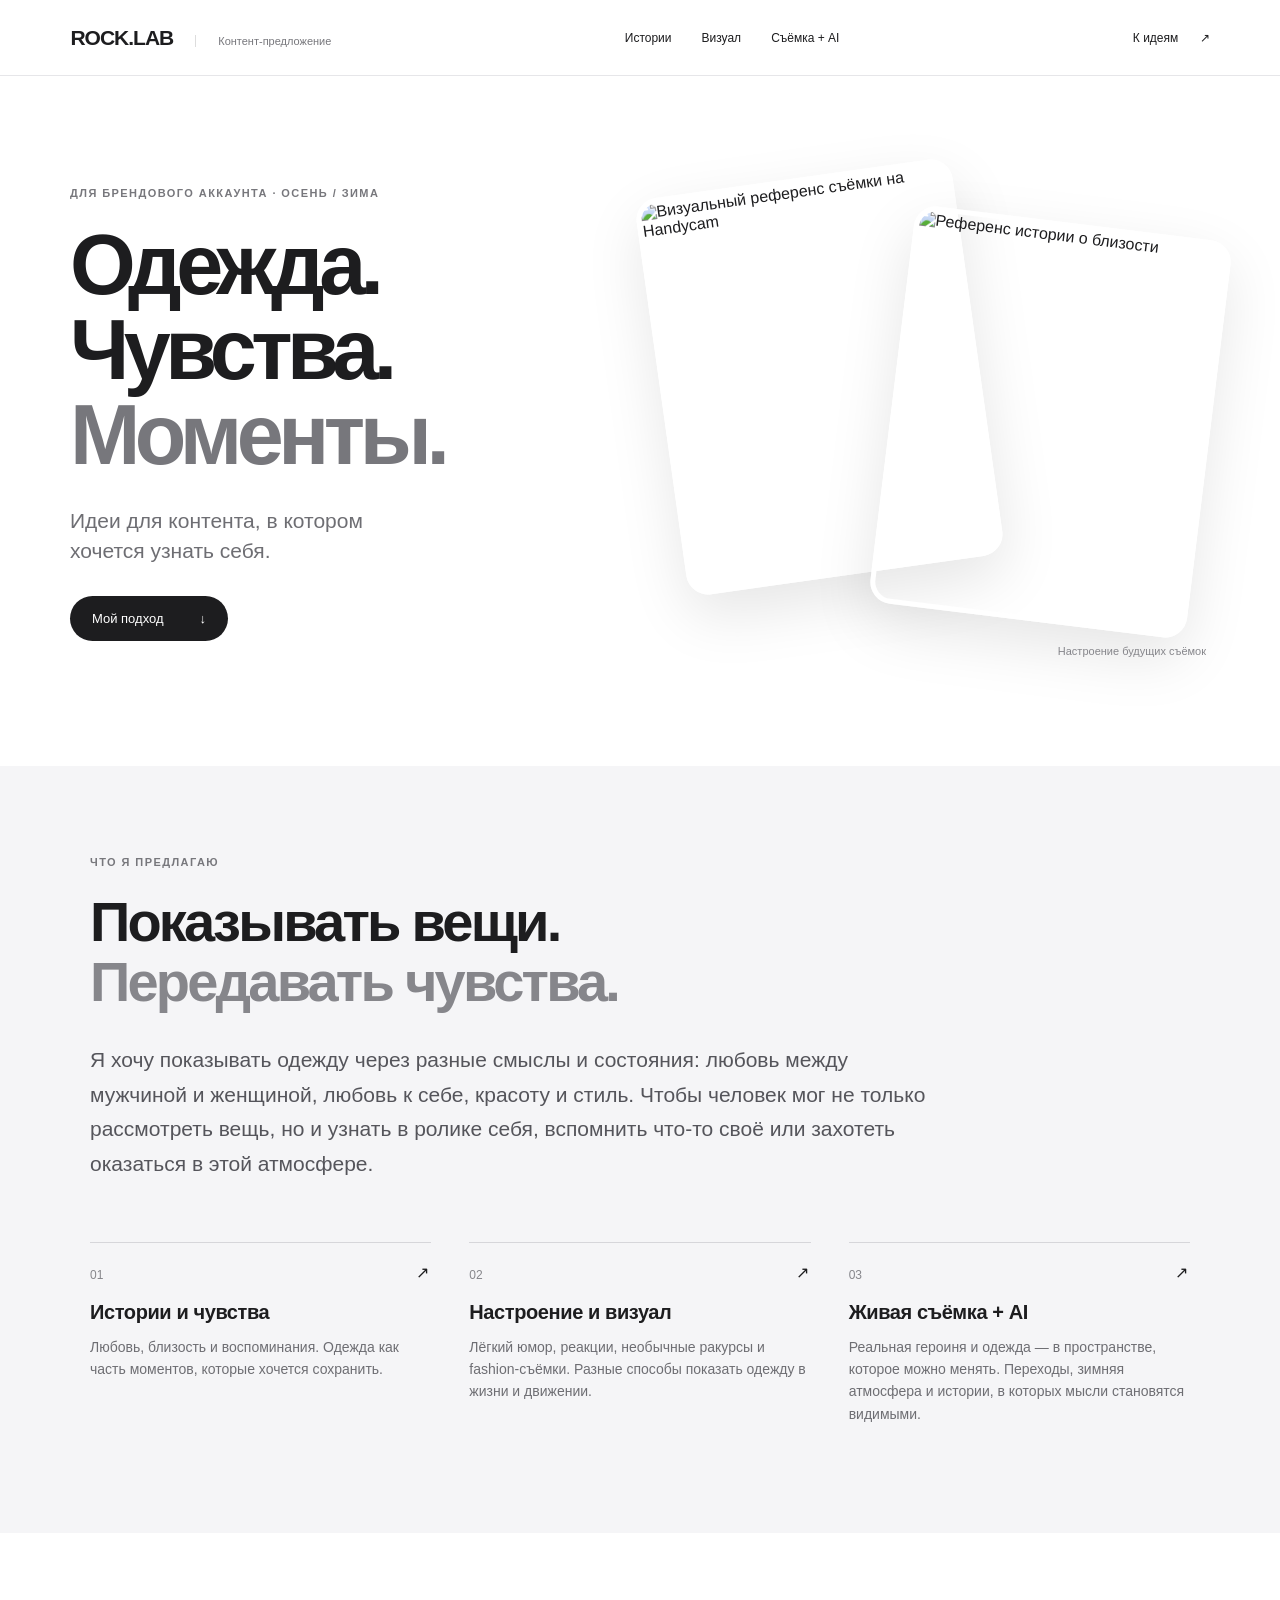
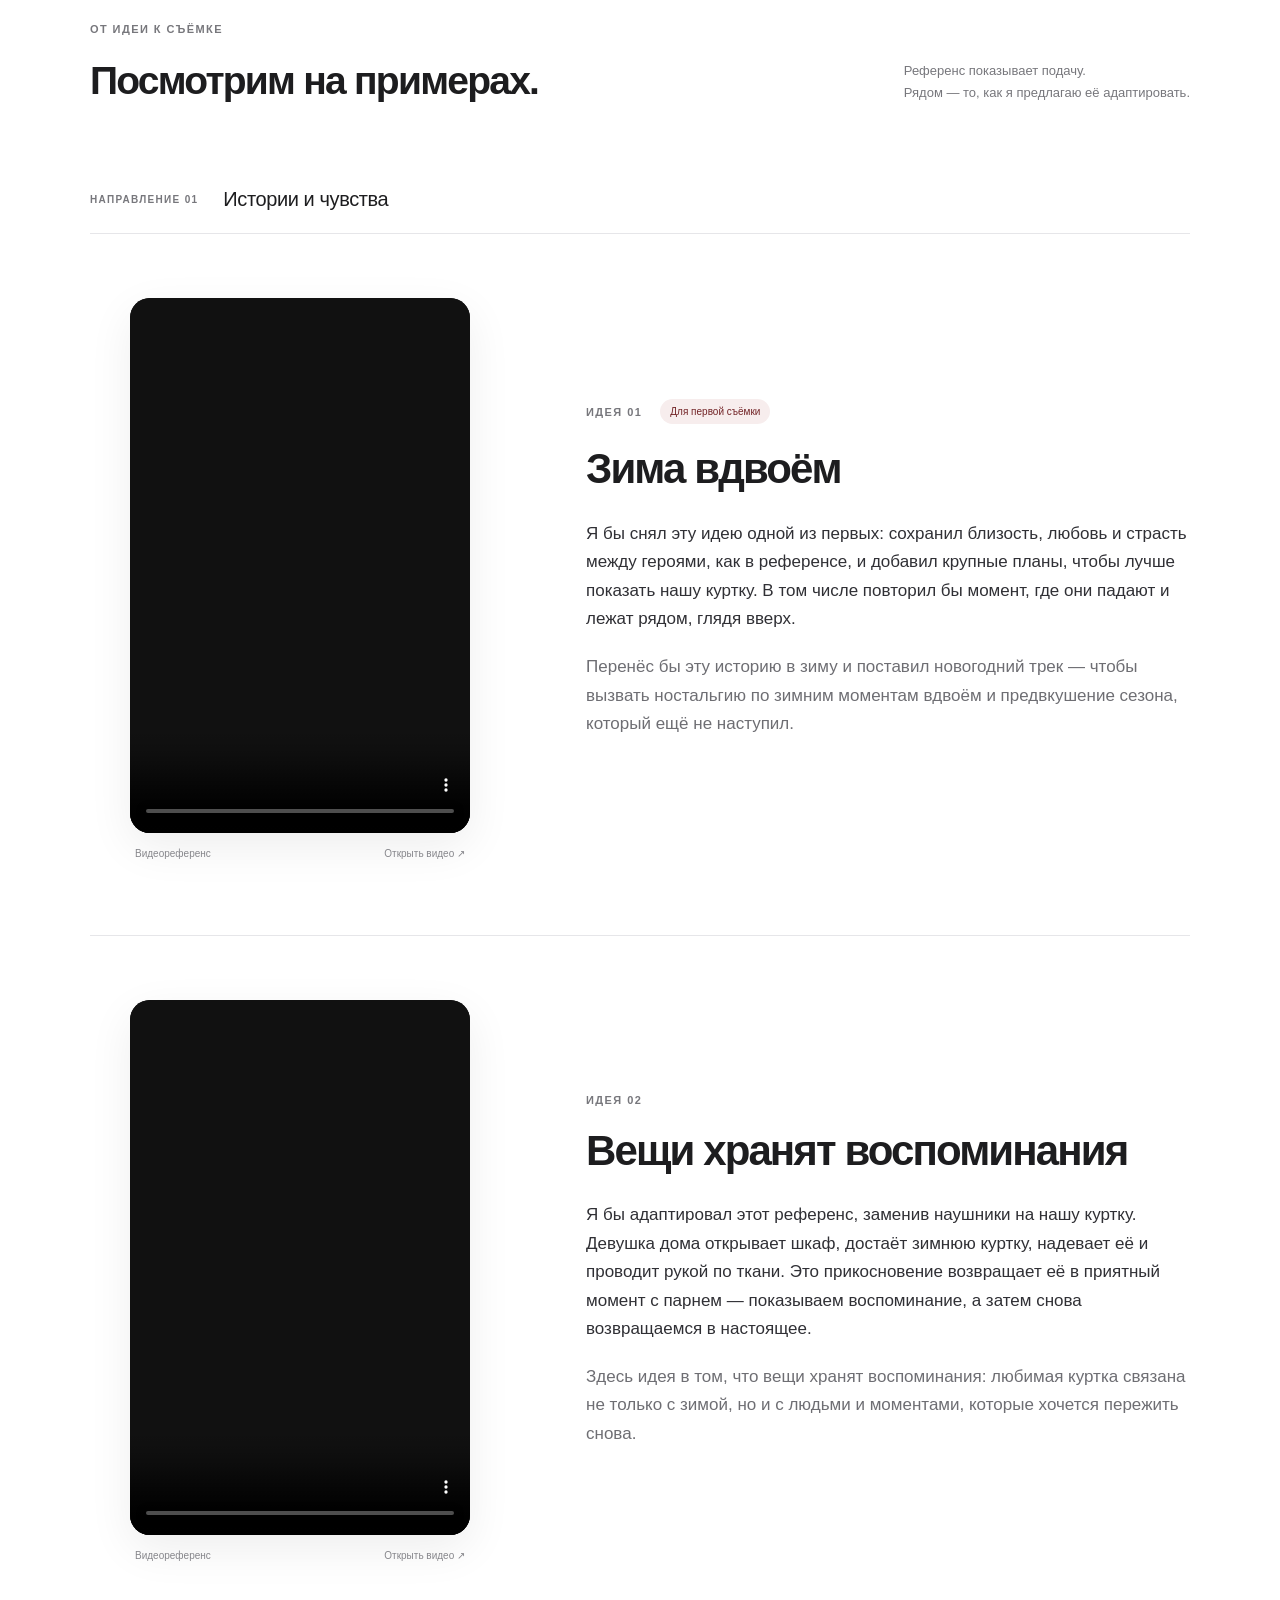
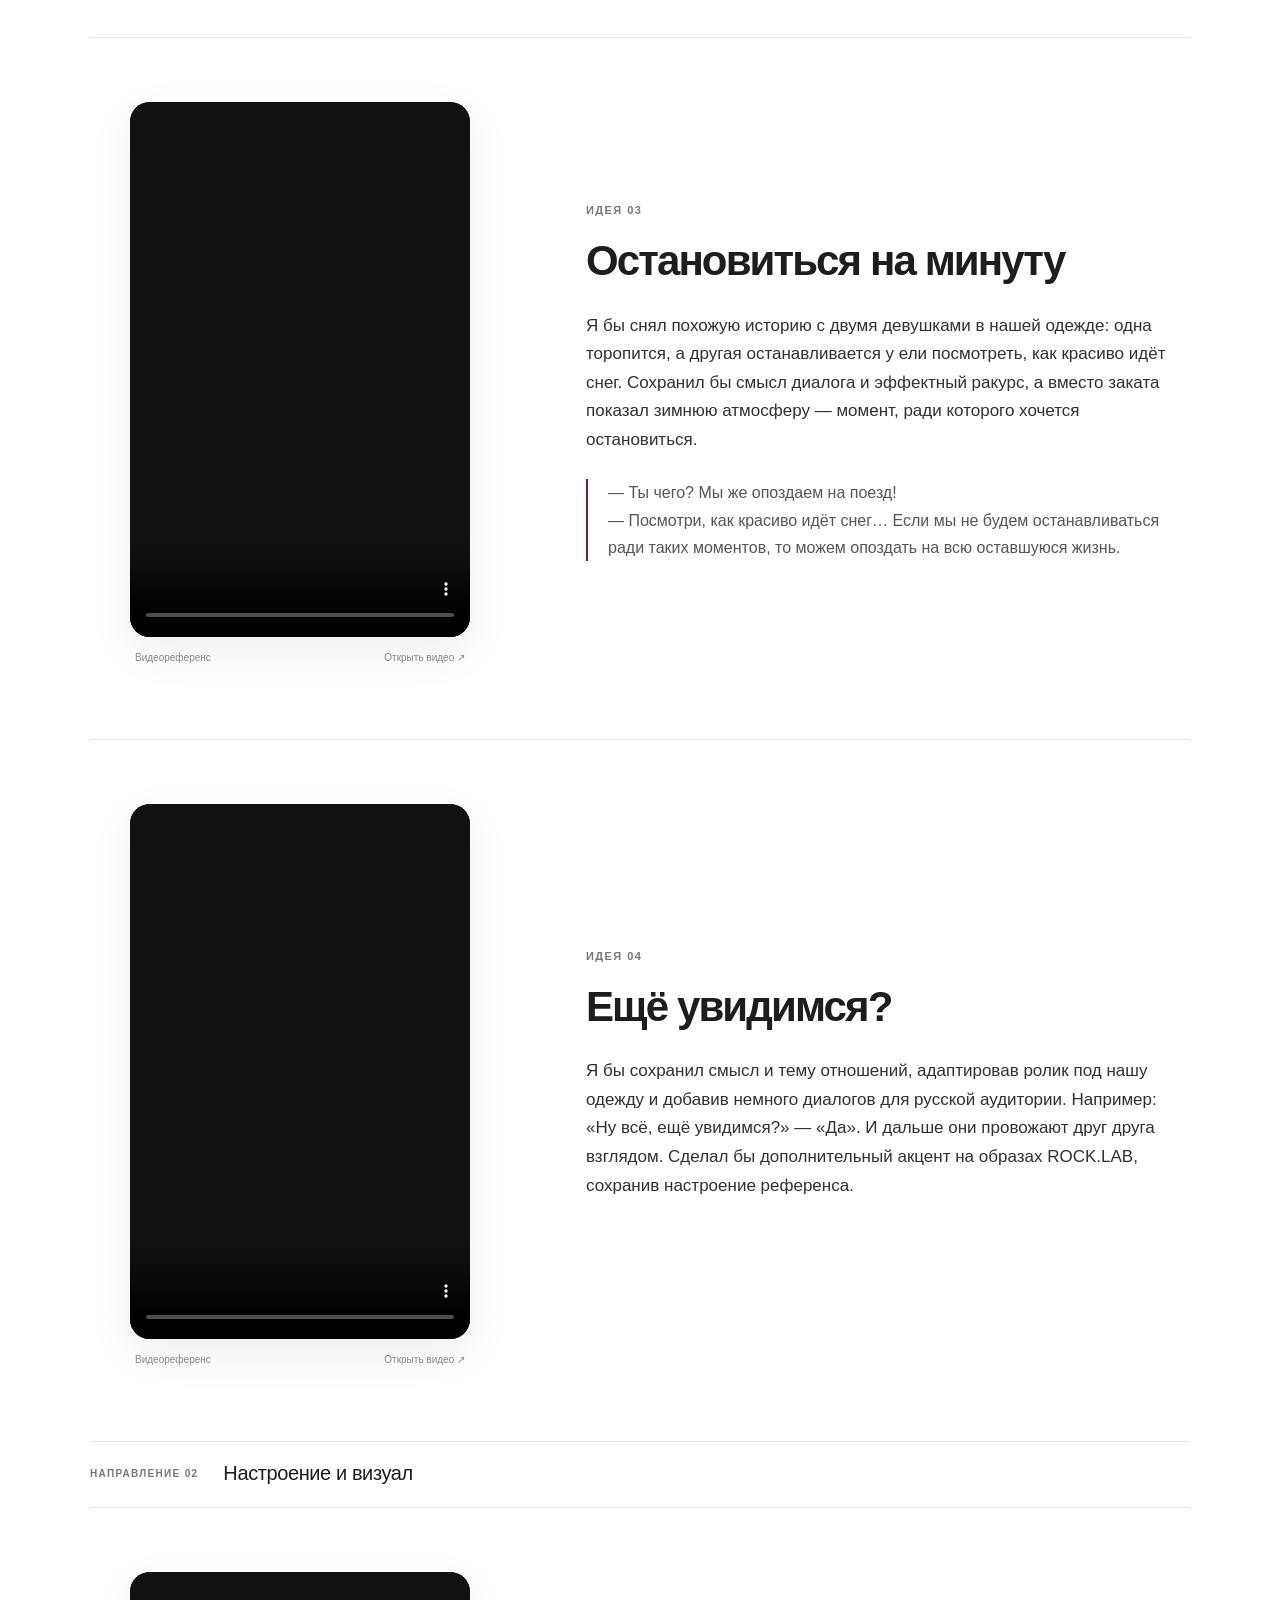
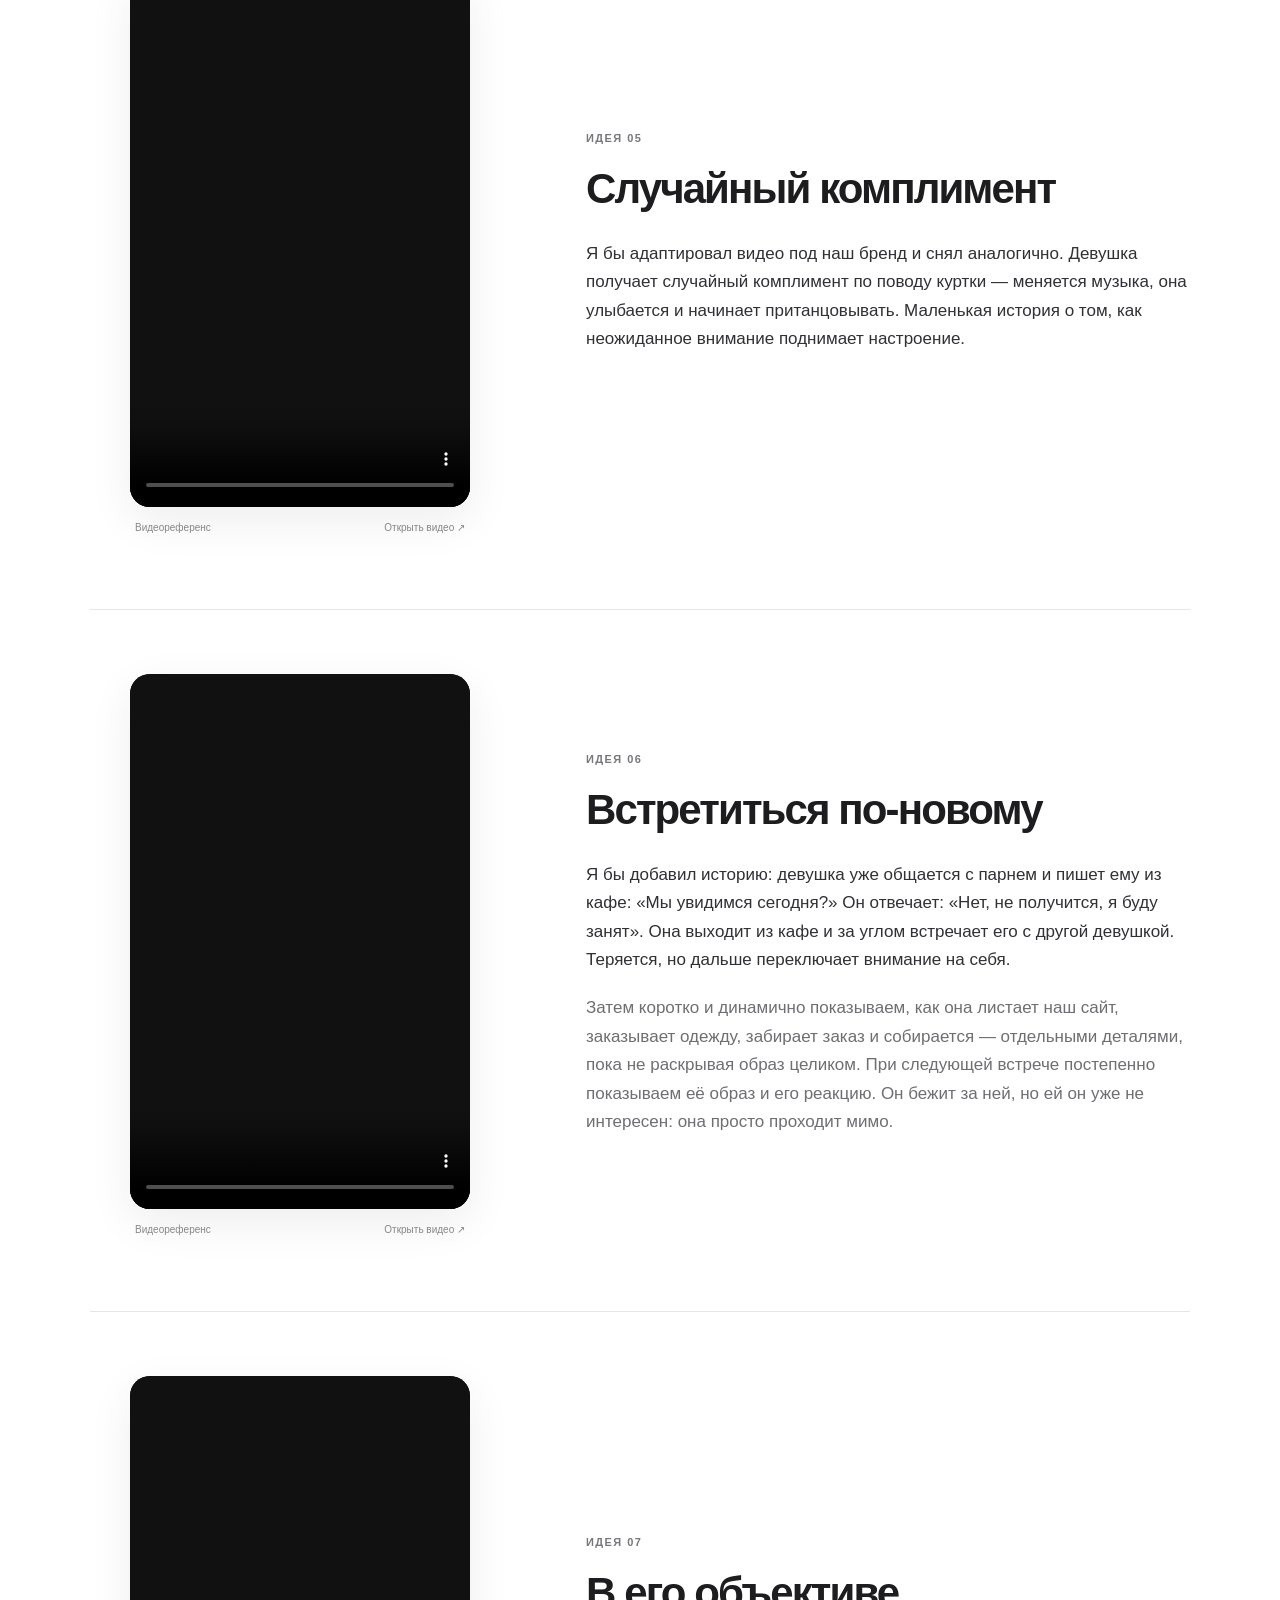
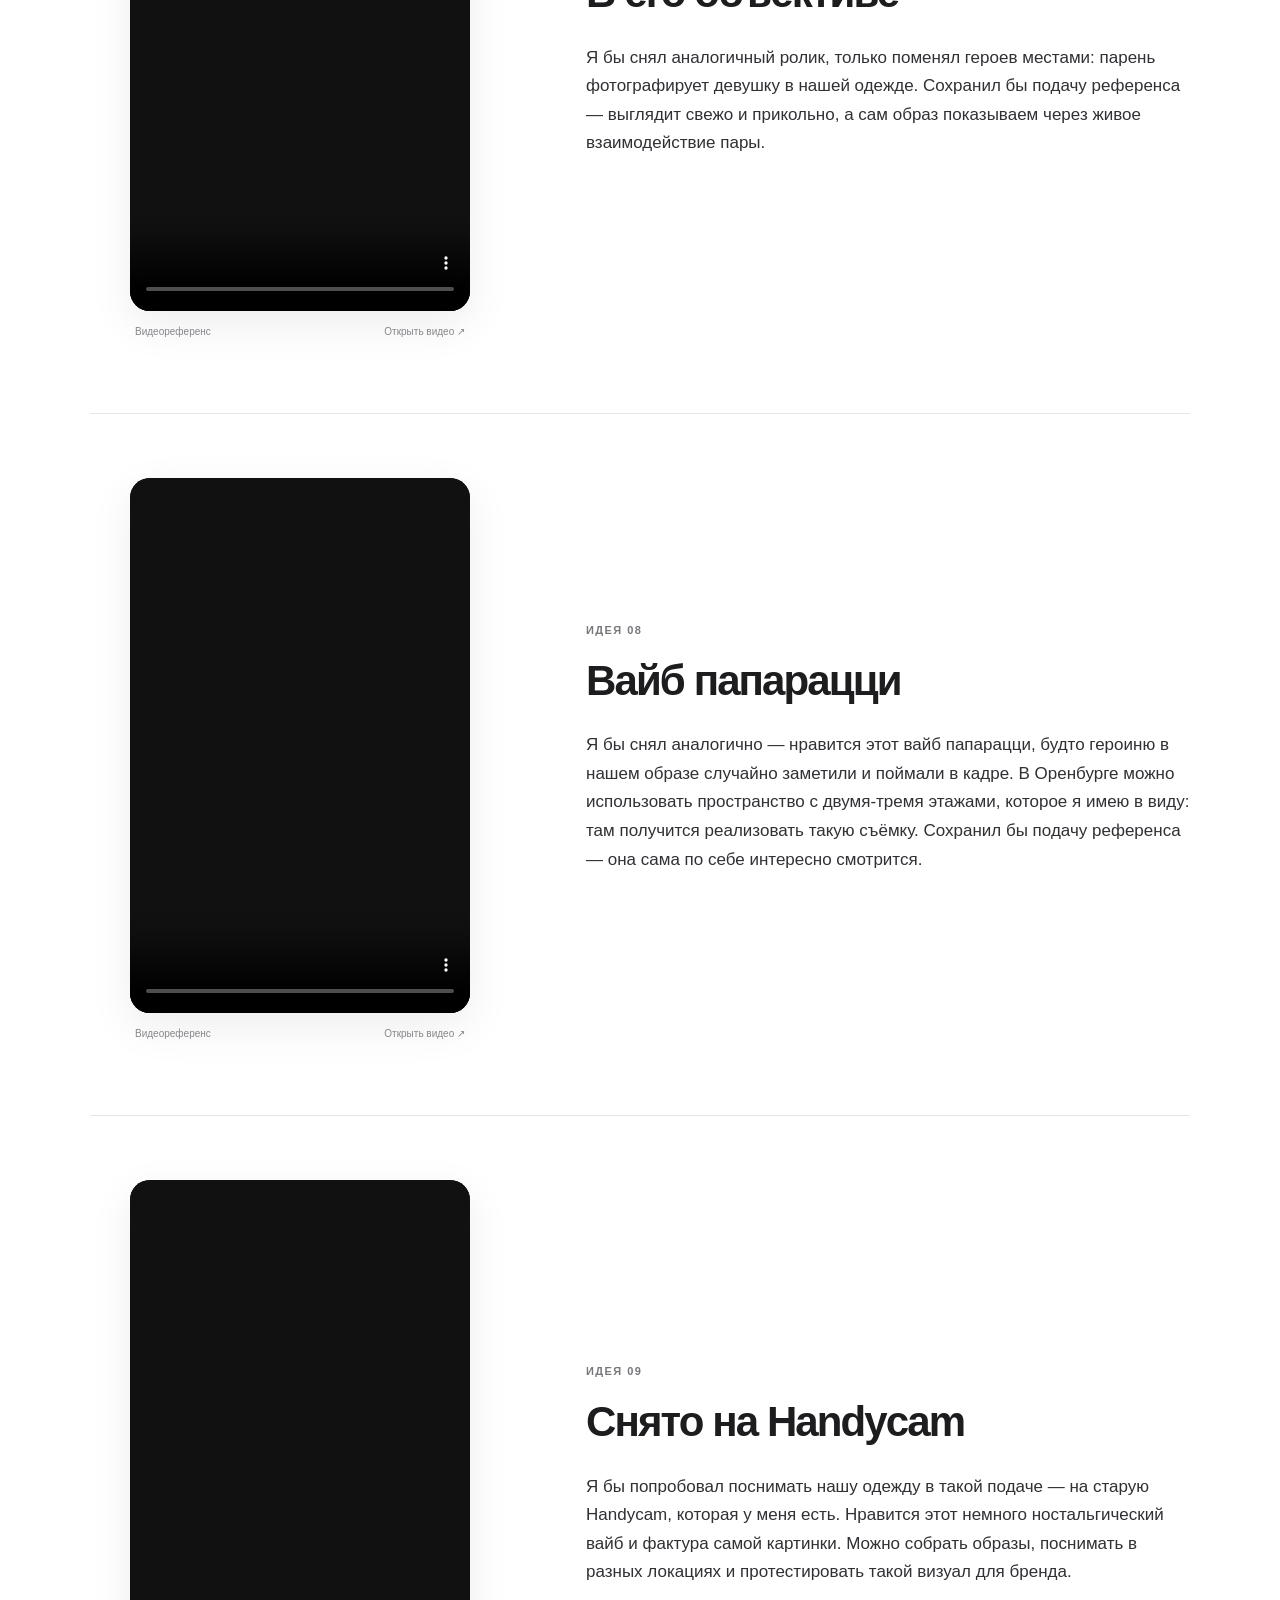
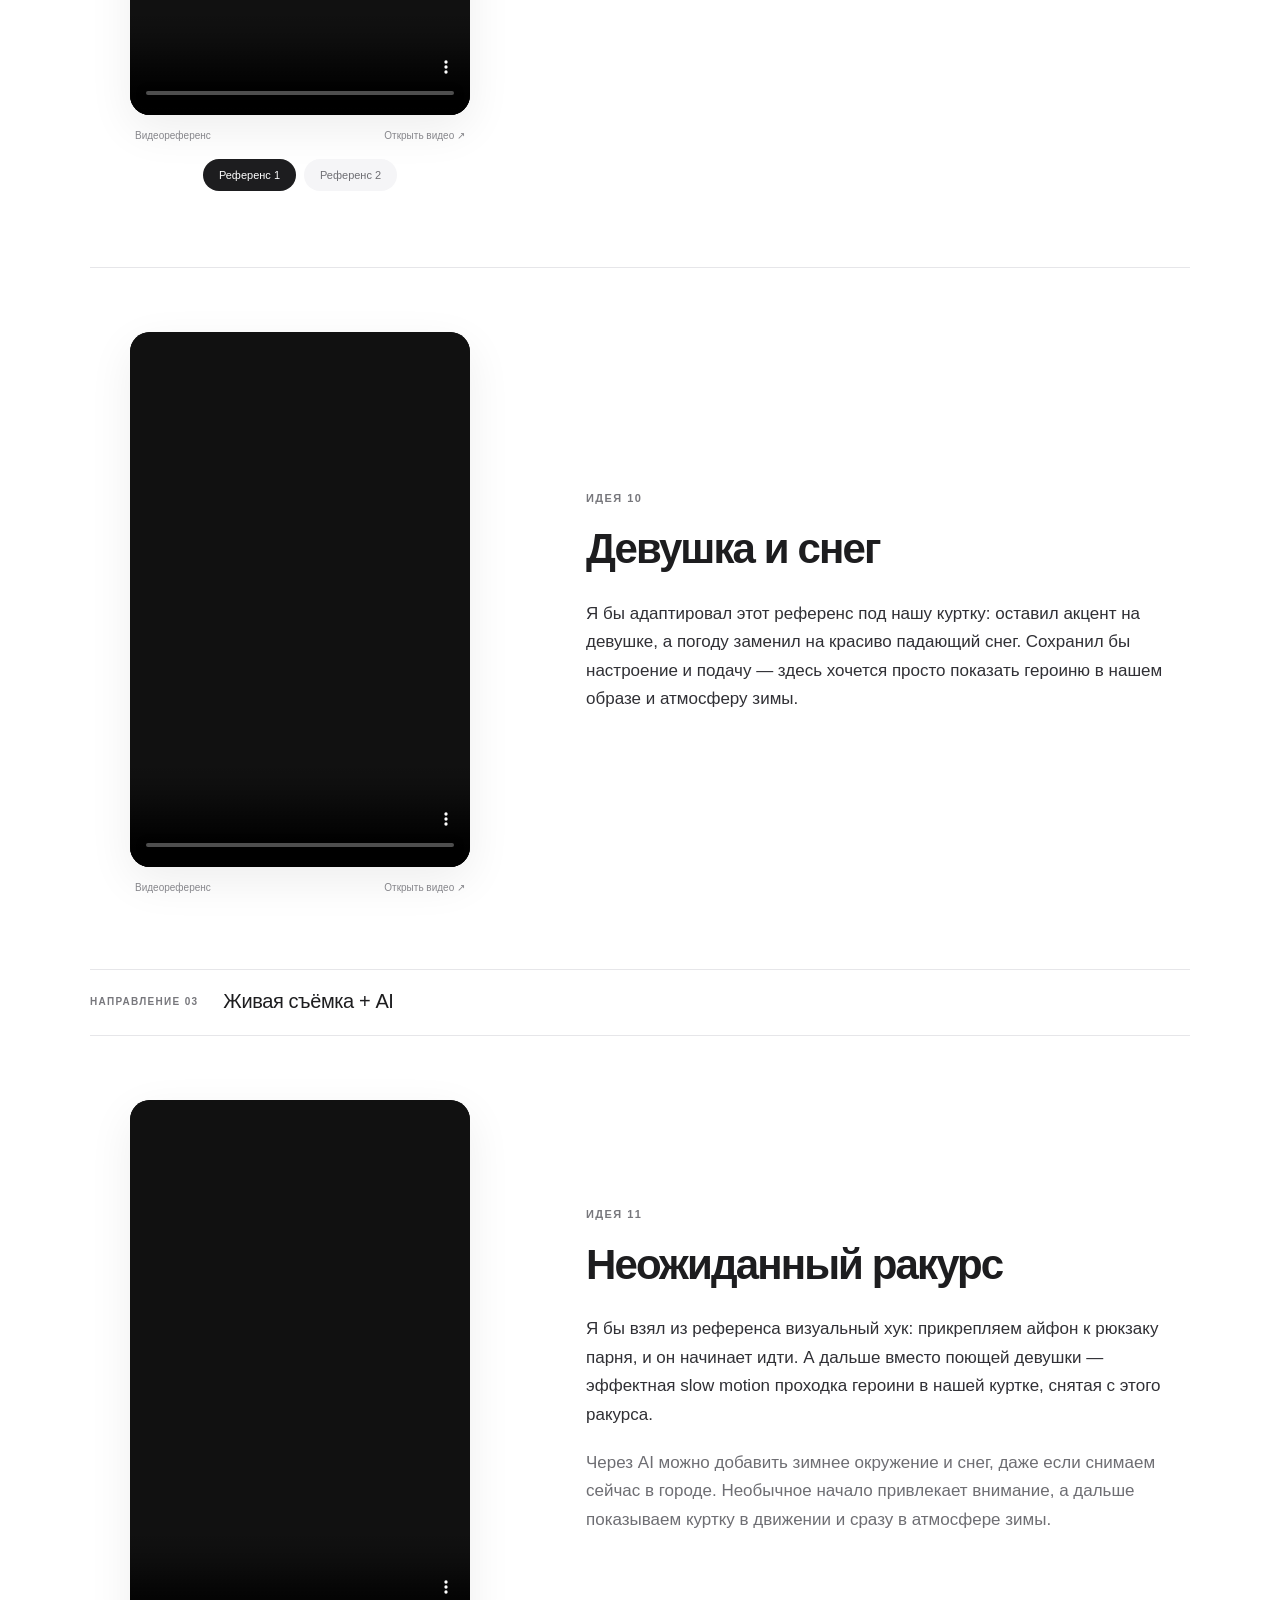
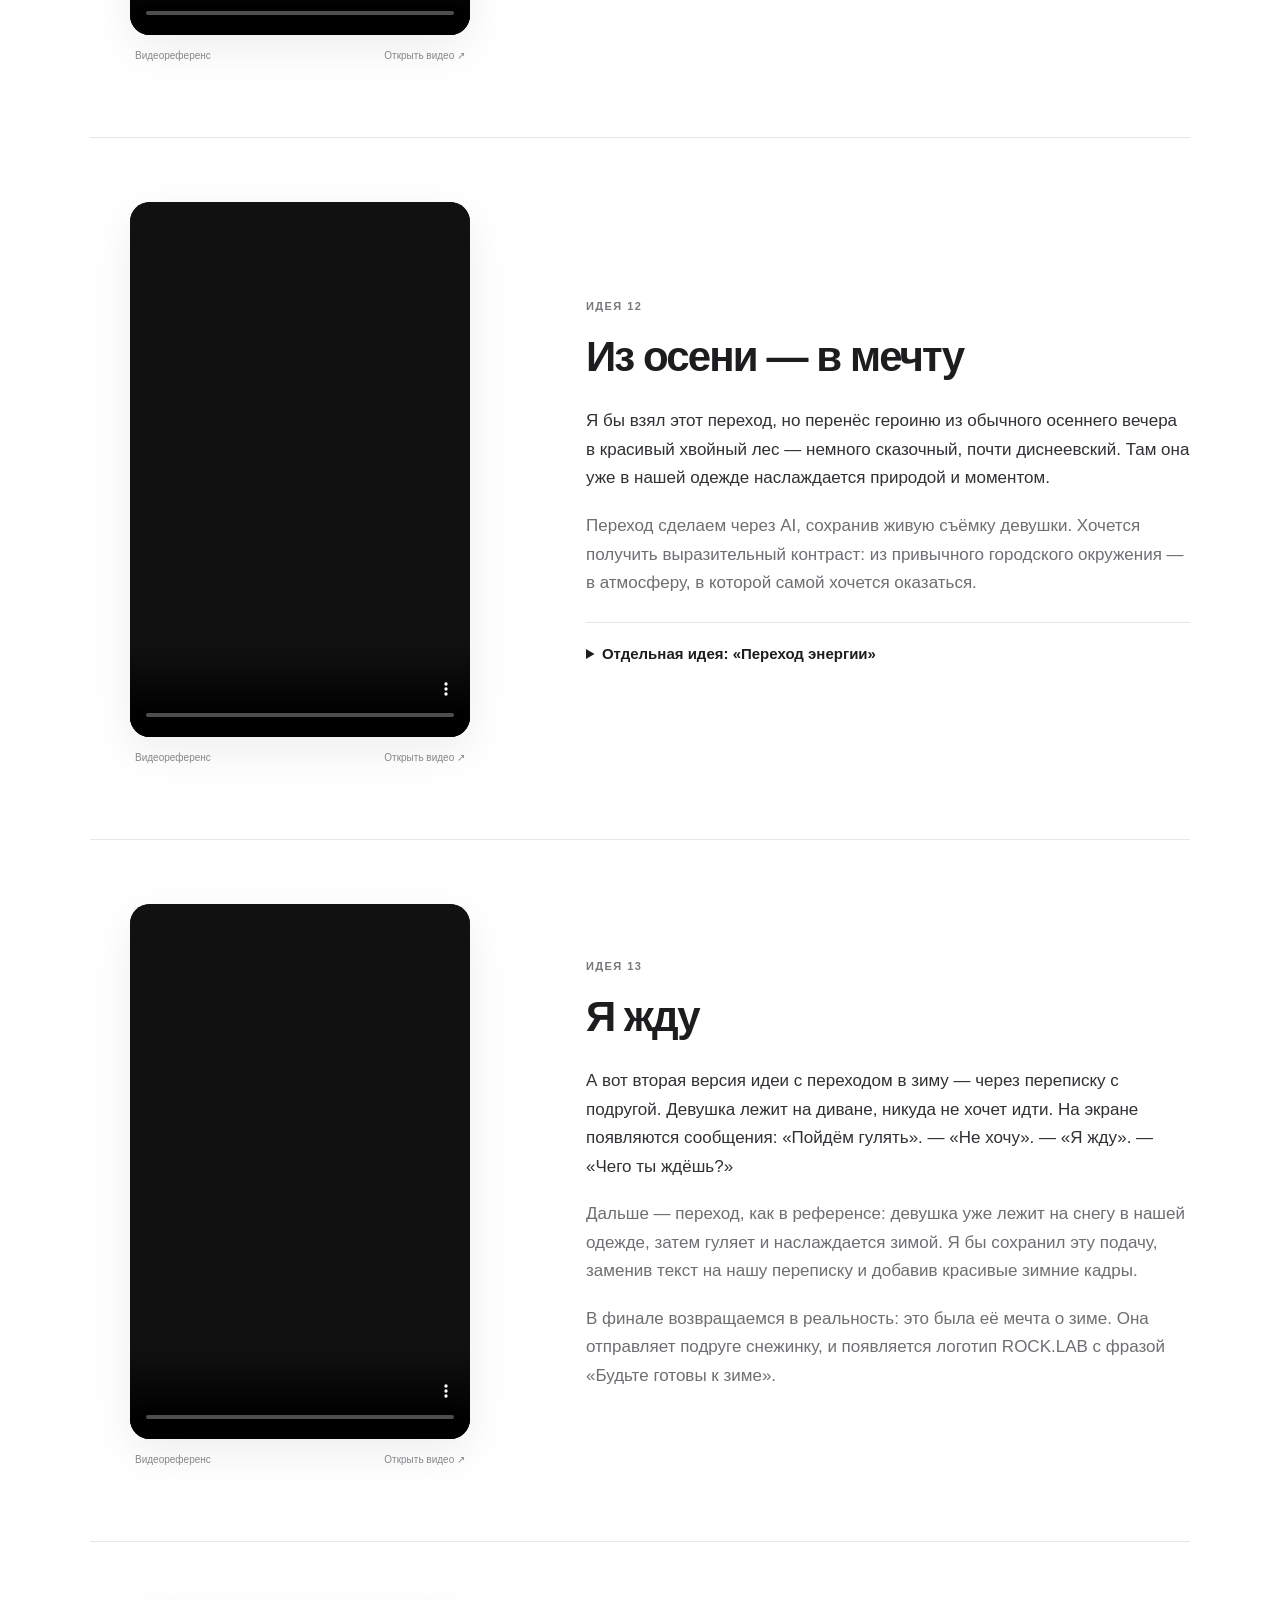
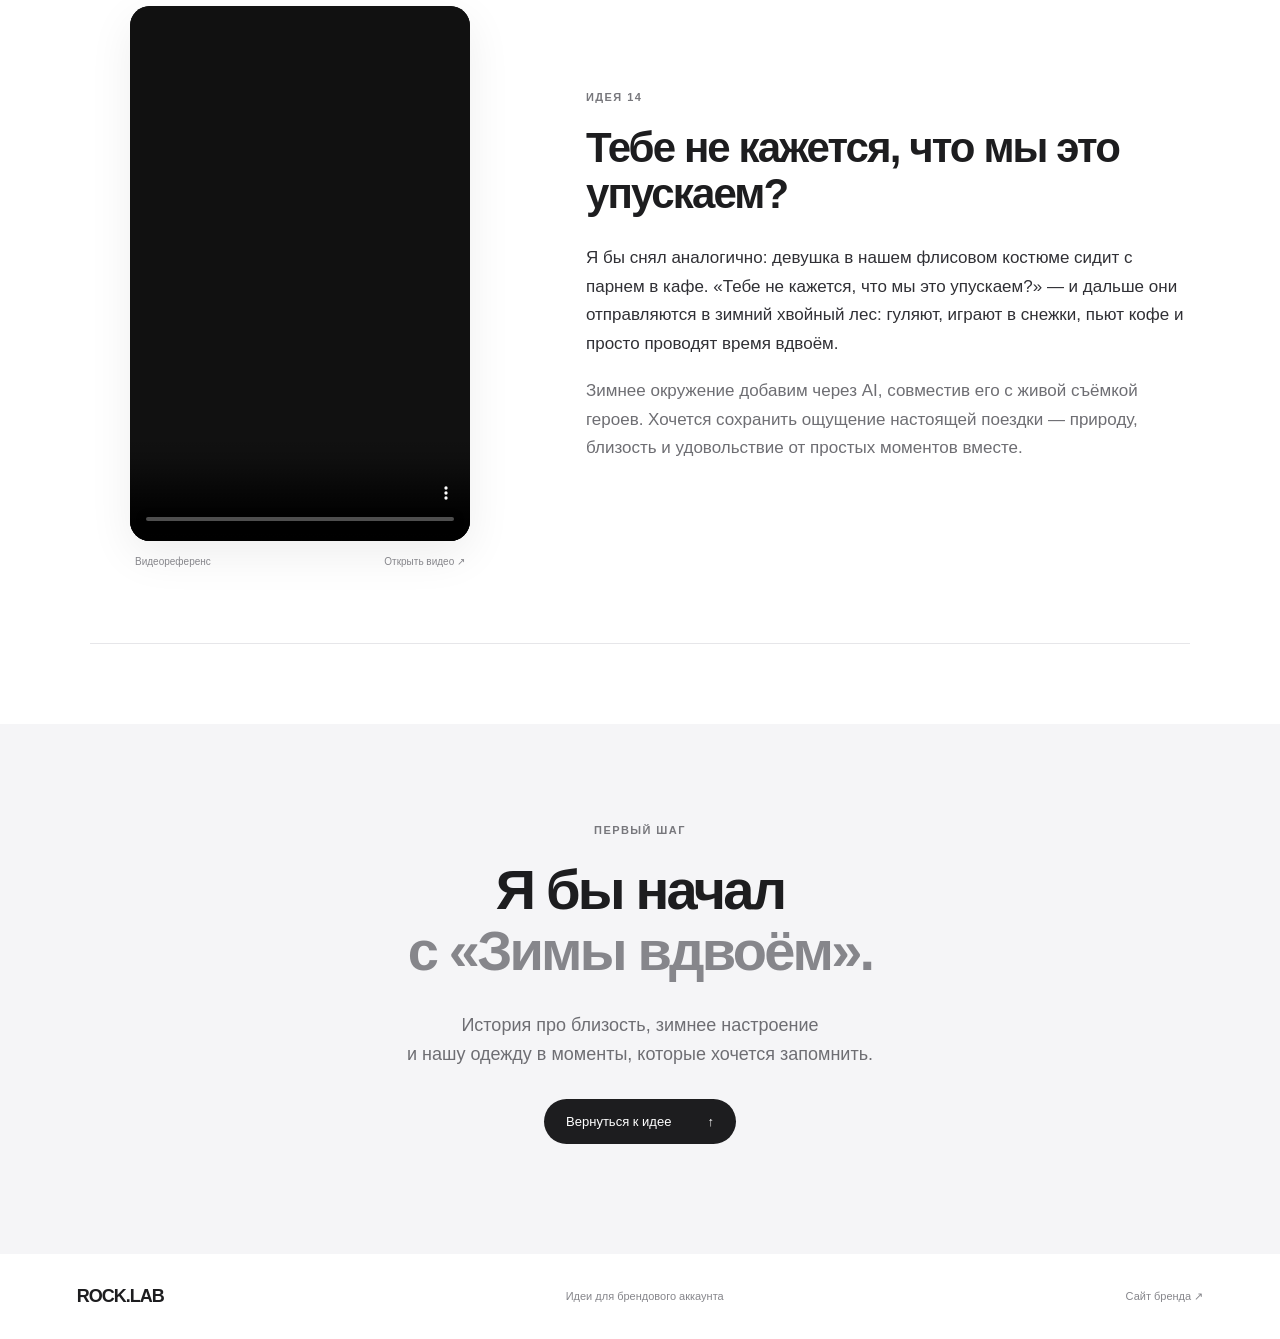
==== index.html @ b24fcab2 "Add files via upload" ====
<!doctype html>
<html lang="ru">
<head>
<meta charset="utf-8"><meta name="viewport" content="width=device-width, initial-scale=1">
<meta name="color-scheme" content="light"><meta name="description" content="Предложение по контенту для ROCK.LAB: истории, визуал и живая съёмка с AI.">
<title>ROCK.LAB — идеи для контента</title>
<link rel="stylesheet" href="styles.css"><script defer src="content.js"></script><script defer src="app.js"></script>
</head>
<body>
<header class="topbar"><a class="brand" href="#">ROCK.LAB<span>Контент-предложение</span></a><nav aria-label="Направления"><a href="#feelings">Истории</a><a href="#visual">Визуал</a><a href="#ai">Съёмка + AI</a></nav><a class="top-cta" href="#ideas">К идеям <span>↗</span></a></header>
<main>
<section class="hero">
<div class="hero-copy"><p class="eyebrow">Для брендового аккаунта · Осень / Зима</p><h1>Одежда.<br>Чувства.<br><span>Моменты.</span></h1><p class="hero-description">Идеи для контента, в котором<br>хочется узнать себя.</p><a class="pill" href="#approach">Мой подход <span>↓</span></a></div>
<div class="hero-visual" aria-label="Кадры из видеореференсов"><img class="hero-back" src="media/11.jpg" alt="Визуальный референс съёмки на Handycam"><img class="hero-front" src="media/08.jpg" alt="Референс истории о близости"><span class="image-label">Настроение будущих съёмок</span></div>
</section>
<section class="approach" id="approach"><p class="eyebrow">Что я предлагаю</p><h2>Показывать вещи.<br><span>Передавать чувства.</span></h2><p id="intro"></p><div class="directions" id="directions"></div></section>
<section class="collection-head" id="ideas"><div><p class="eyebrow">От идеи к съёмке</p><h2>Посмотрим на примерах.</h2></div><p>Референс показывает подачу.<br>Рядом — то, как я предлагаю её адаптировать.</p></section>
<div id="ideas-list"></div>
<section class="closing"><p class="eyebrow">Первый шаг</p><h2>Я бы начал<br><span>с «Зимы вдвоём».</span></h2><p>История про близость, зимнее настроение<br>и нашу одежду в моменты, которые хочется запомнить.</p><a href="#winter-together" class="pill">Вернуться к идее <span>↑</span></a></section>
</main><footer><a class="brand" href="#">ROCK.LAB</a><span>Идеи для брендового аккаунта</span><a href="https://rocklab-store.ru/kurtka_princessa_leo" target="_blank" rel="noopener">Сайт бренда ↗</a></footer>
</body></html>
---- styles.css ----
:root{font-family:-apple-system,BlinkMacSystemFont,"Helvetica Neue",Arial,sans-serif;color:#1d1d1f;background:#fff;font-synthesis:none;font-weight:400;--muted:#77777c;--line:#e6e6e9;--accent:#722326}*{box-sizing:border-box}html{scroll-behavior:smooth;scroll-padding-top:90px}body{margin:0}a{color:inherit;text-decoration:none}button{font:inherit}a:focus-visible,button:focus-visible,summary:focus-visible,video:focus-visible{outline:3px solid #722326;outline-offset:5px}.topbar{height:76px;display:flex;align-items:center;justify-content:space-between;padding:0 5.5%;border-bottom:1px solid var(--line);position:sticky;top:0;z-index:10;background:rgba(255,255,255,.93);backdrop-filter:blur(18px)}.brand{font-weight:850;font-size:21px;letter-spacing:-1px}.brand span{font-size:11px;font-weight:400;letter-spacing:0;color:var(--muted);display:inline-block;margin-left:22px;padding-left:22px;border-left:1px solid #ddd}.topbar nav{display:flex;gap:30px;font-size:12px}.top-cta{font-size:12px}.top-cta span{margin-left:18px}.hero{max-width:1260px;min-height:690px;margin:auto;display:grid;grid-template-columns:1fr 1fr;align-items:center;padding:76px 60px 90px;gap:40px}.eyebrow{font-size:11px;letter-spacing:.13em;text-transform:uppercase;font-weight:600;color:var(--muted);margin:0 0 24px}h1{font-size:clamp(70px,6.6vw,100px);line-height:1.01;letter-spacing:-.065em;font-weight:650;margin:0 0 27px}h1 span{color:var(--muted)}.hero-description{font-size:21px;color:#6e6e73;line-height:1.45;margin:0 0 30px}.pill{display:inline-flex;align-items:center;gap:36px;background:#1d1d1f;color:white;padding:15px 22px;border-radius:30px;font-size:13px}.pill:hover{background:#424245}.hero-visual{height:485px;position:relative}.hero-visual img{object-fit:cover;position:absolute;box-shadow:0 22px 60px #0000001a;border:5px solid white;border-radius:22px;width:58%;height:400px}.hero-back{left:0;top:5px;transform:rotate(-8deg)}.hero-front{right:0;top:50px;transform:rotate(7deg)}.image-label{position:absolute;bottom:0;right:4px;color:#86868b;font-size:11px}.approach{background:#f5f5f7;padding:90px max(7%,calc((100vw - 1100px)/2)) 80px}.approach h2,.closing h2{font-size:56px;letter-spacing:-.05em;line-height:1.08;font-weight:600;margin:0 0 30px}h2 span{color:#86868b}#intro{font-size:21px;line-height:1.65;max-width:850px;margin:0;color:#55555b}.directions{display:grid;grid-template-columns:repeat(3,1fr);gap:38px;margin-top:60px}.direction-link{border-top:1px solid #d6d6da;padding-top:22px;position:relative}.direction-number{font-size:12px;color:#86868b}.direction-link h3{font-size:20px;letter-spacing:-.02em;margin:18px 0 12px}.direction-link p{font-size:14px;line-height:1.6;color:#6e6e73;margin:0 0 28px}.arrow{position:absolute;right:2px;top:20px}.direction-link:hover .arrow{color:var(--accent)}.collection-head{max-width:1100px;margin:90px auto 65px;display:flex;justify-content:space-between;align-items:end;gap:35px}.collection-head h2{font-size:39px;letter-spacing:-.045em;margin:0;font-weight:600}.collection-head>p{font-size:13px;line-height:1.65;color:var(--muted);margin:0}.group{max-width:1100px;margin:auto}.group-head{border-bottom:1px solid var(--line);padding:20px 0 22px;display:flex;gap:25px;align-items:center}.group-head .eyebrow{margin:0;font-size:10px}.group-head h2{font-size:20px;font-weight:500;letter-spacing:-.02em;margin:0}.idea{display:grid;grid-template-columns:420px 1fr;gap:76px;align-items:center;padding:64px 0 76px;border-bottom:1px solid var(--line);scroll-margin-top:84px}.media-column{width:340px;justify-self:center}.video-frame{border-radius:20px;overflow:hidden;background:#111;box-shadow:0 14px 45px #00000012;line-height:0}video{width:100%;height:535px;object-fit:contain;display:block;background:#111}.media-caption{display:flex;justify-content:space-between;font-size:10px;color:#86868b;padding:15px 5px 0}.media-caption a:hover{text-decoration:underline}.idea-meta{display:flex;align-items:center;gap:18px;margin-bottom:22px}.idea-meta .eyebrow{margin:0}.tag{font-size:10px;color:var(--accent);border-radius:20px;padding:7px 10px;background:#f7eded}.idea-copy h3{font-size:42px;letter-spacing:-.045em;line-height:1.08;font-weight:600;margin:0 0 28px}.idea-copy p{font-size:17px;line-height:1.68;color:#6e6e73;margin:0 0 19px}.idea-copy p.main-text{color:#303035}.idea-copy blockquote{white-space:pre-line;margin:25px 0 0;border-left:2px solid #722326;padding:0 0 0 20px;font-size:16px;line-height:1.7;color:#55555b}.variant{border-top:1px solid var(--line);margin-top:24px;padding:20px 0 0}.variant summary{font-size:15px;font-weight:600;cursor:pointer;line-height:1.5}.variant p{font-size:15px;margin:18px 0 0}.video-tabs{display:flex;gap:8px;justify-content:center;margin-top:18px}.video-tabs button{border:0;padding:10px 16px;border-radius:24px;background:#f5f5f7;color:#6e6e73;font-size:11px;cursor:pointer}.video-tabs button.selected{color:white;background:#1d1d1f}.closing{text-align:center;padding:100px 30px 110px;background:#f5f5f7;margin-top:80px}.closing p:not(.eyebrow){font-size:18px;line-height:1.6;color:#6e6e73;margin-bottom:30px}footer{display:flex;align-items:center;justify-content:space-between;padding:32px 6%;font-size:11px;color:#86868b}footer .brand{color:#1d1d1f;font-size:18px}footer a:last-child:hover{color:#1d1d1f}@media(max-width:1150px){.group,.collection-head{margin-left:6%;margin-right:6%}.idea{grid-template-columns:36% 1fr;gap:45px}.media-column{width:100%}.hero{padding-left:6%;padding-right:6%}.brand span{display:none}video{height:490px}.idea-copy h3{font-size:36px}}
/* Мобильная компоновка будет доработана после просмотра компьютерной версии. */
@media(prefers-reduced-motion:reduce){html{scroll-behavior:auto}}
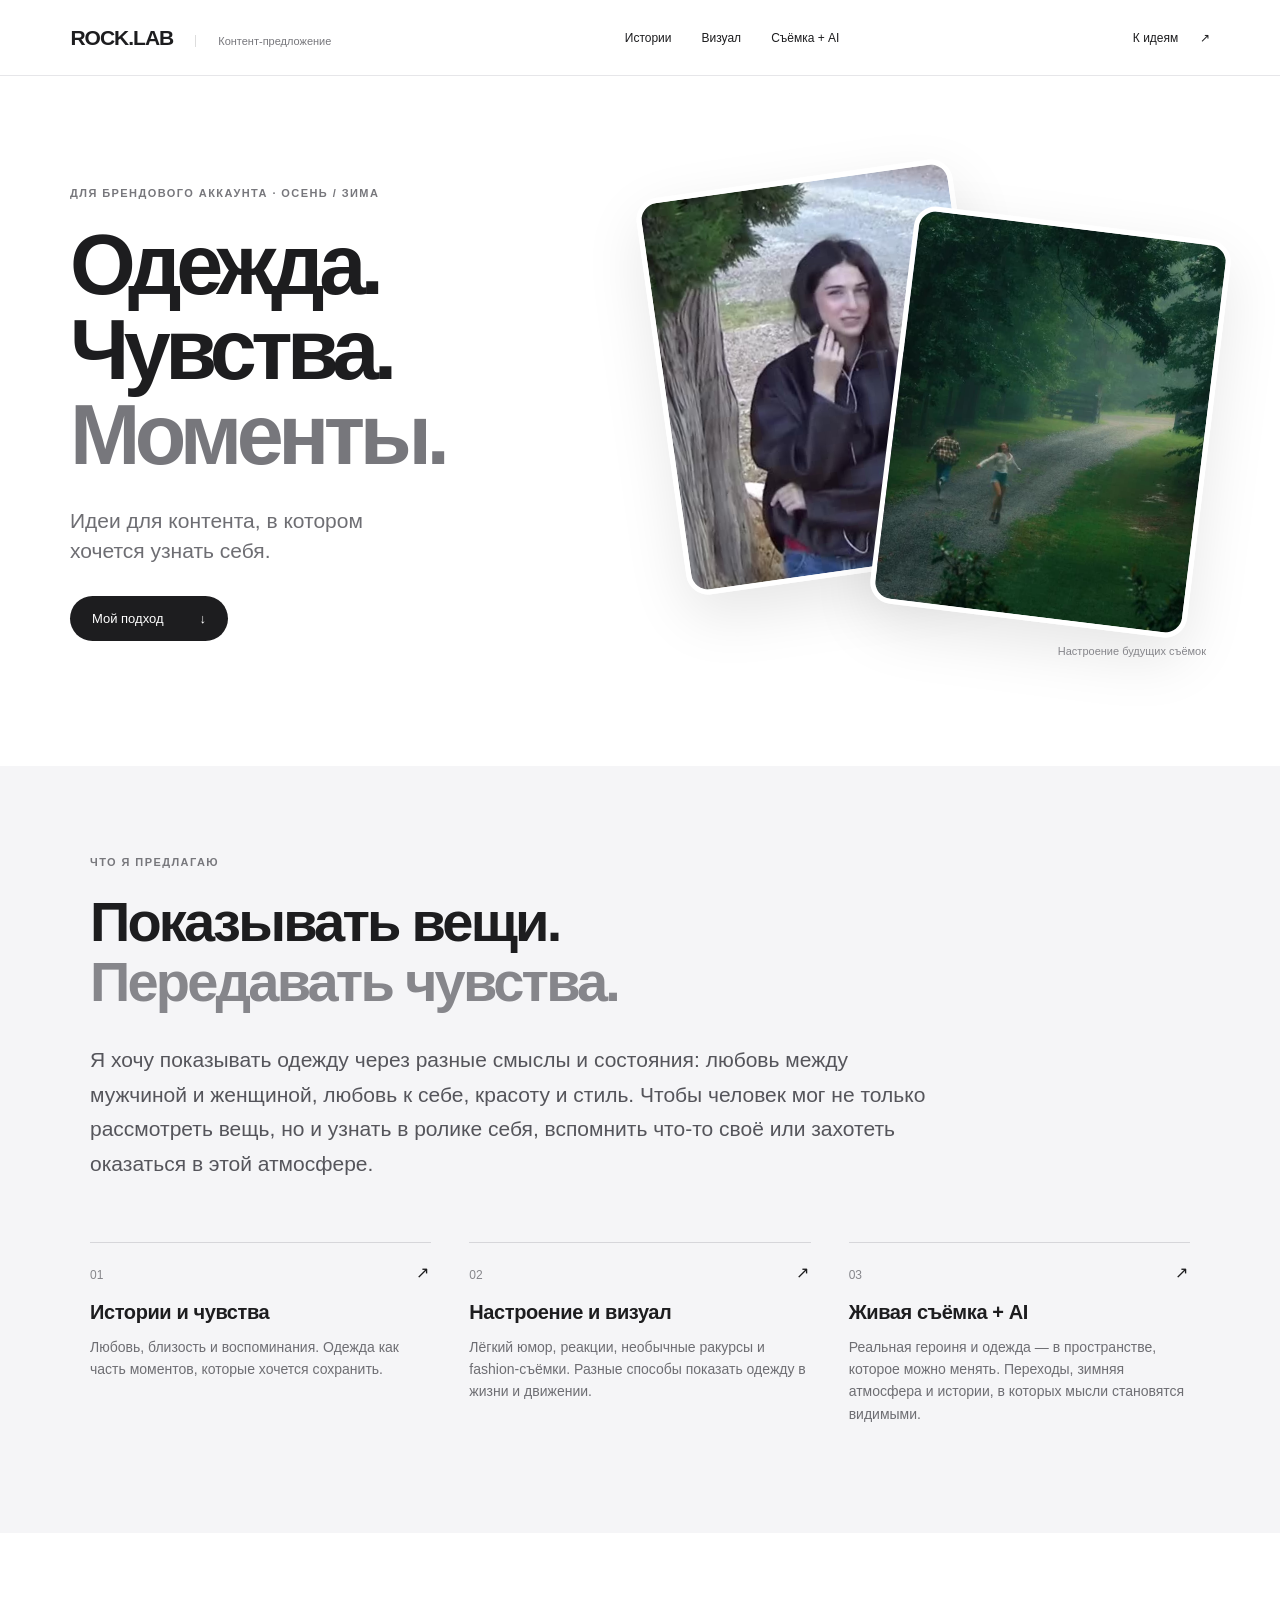
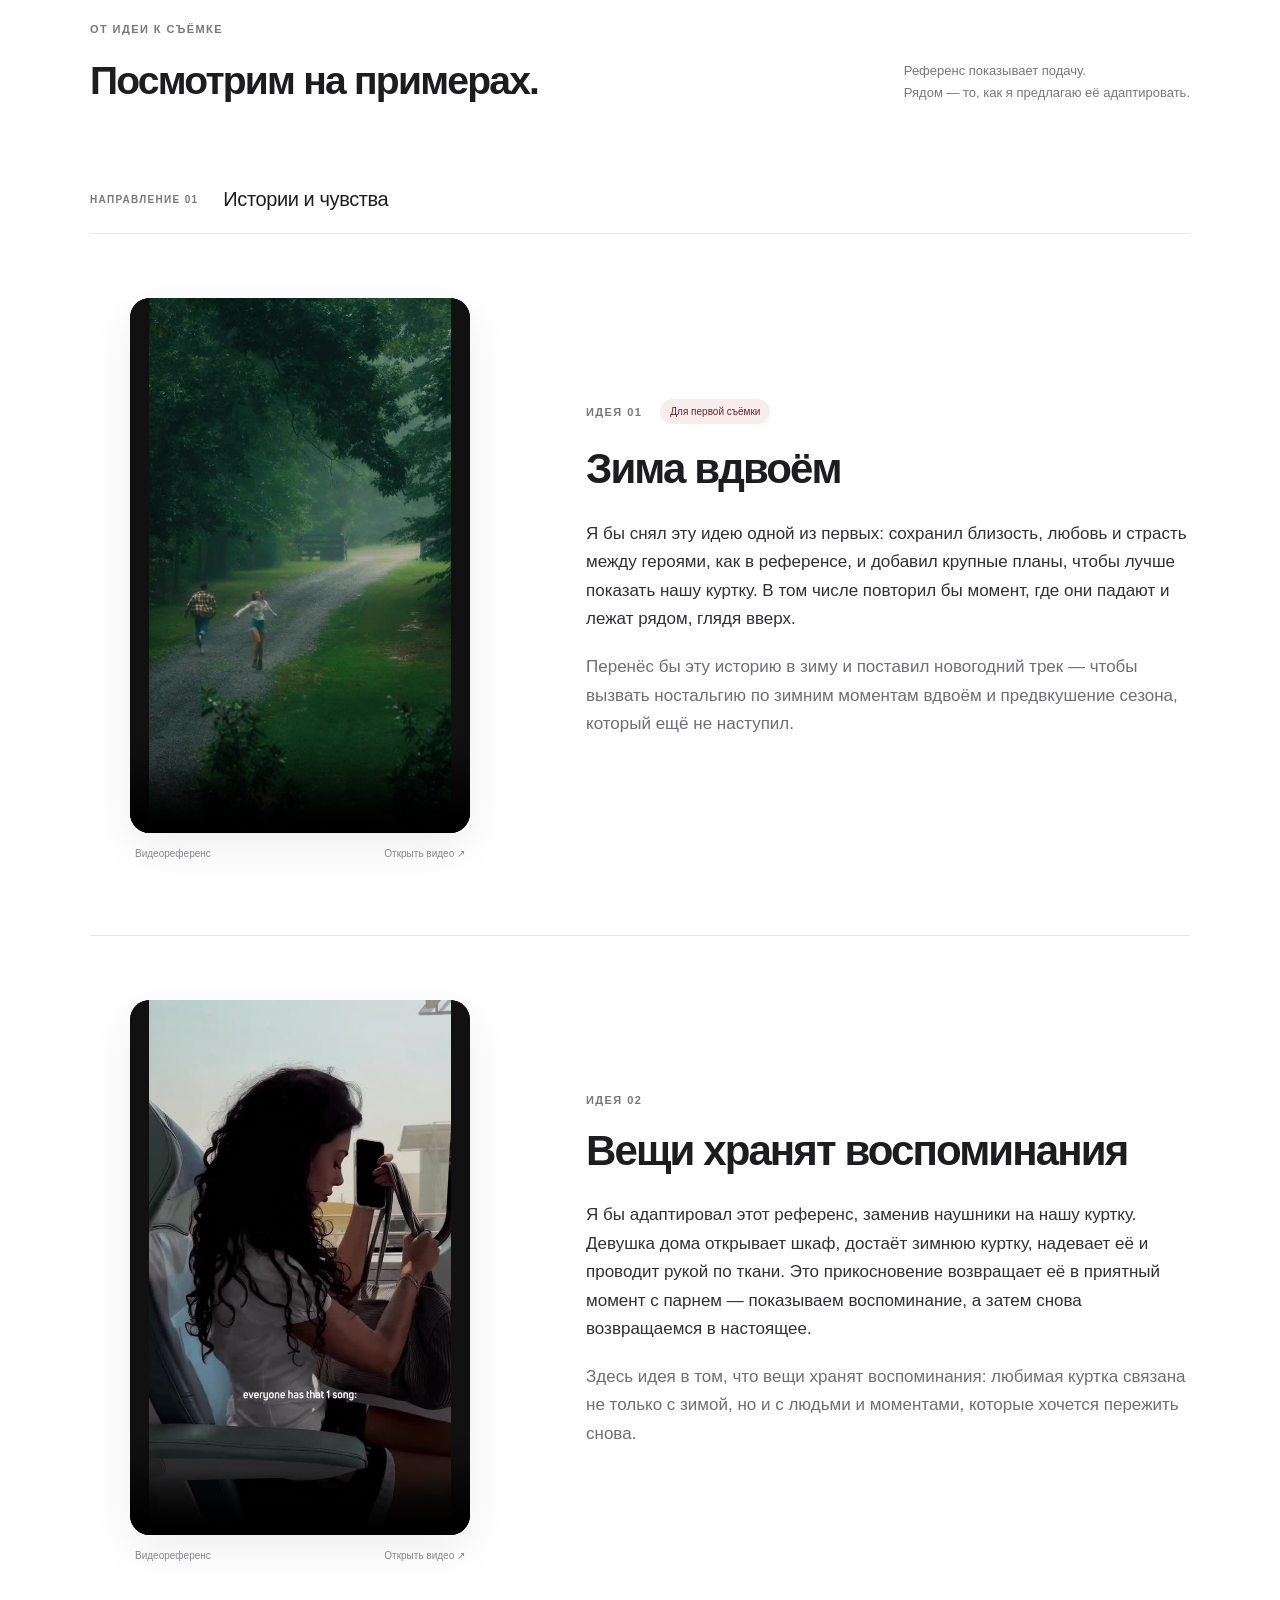
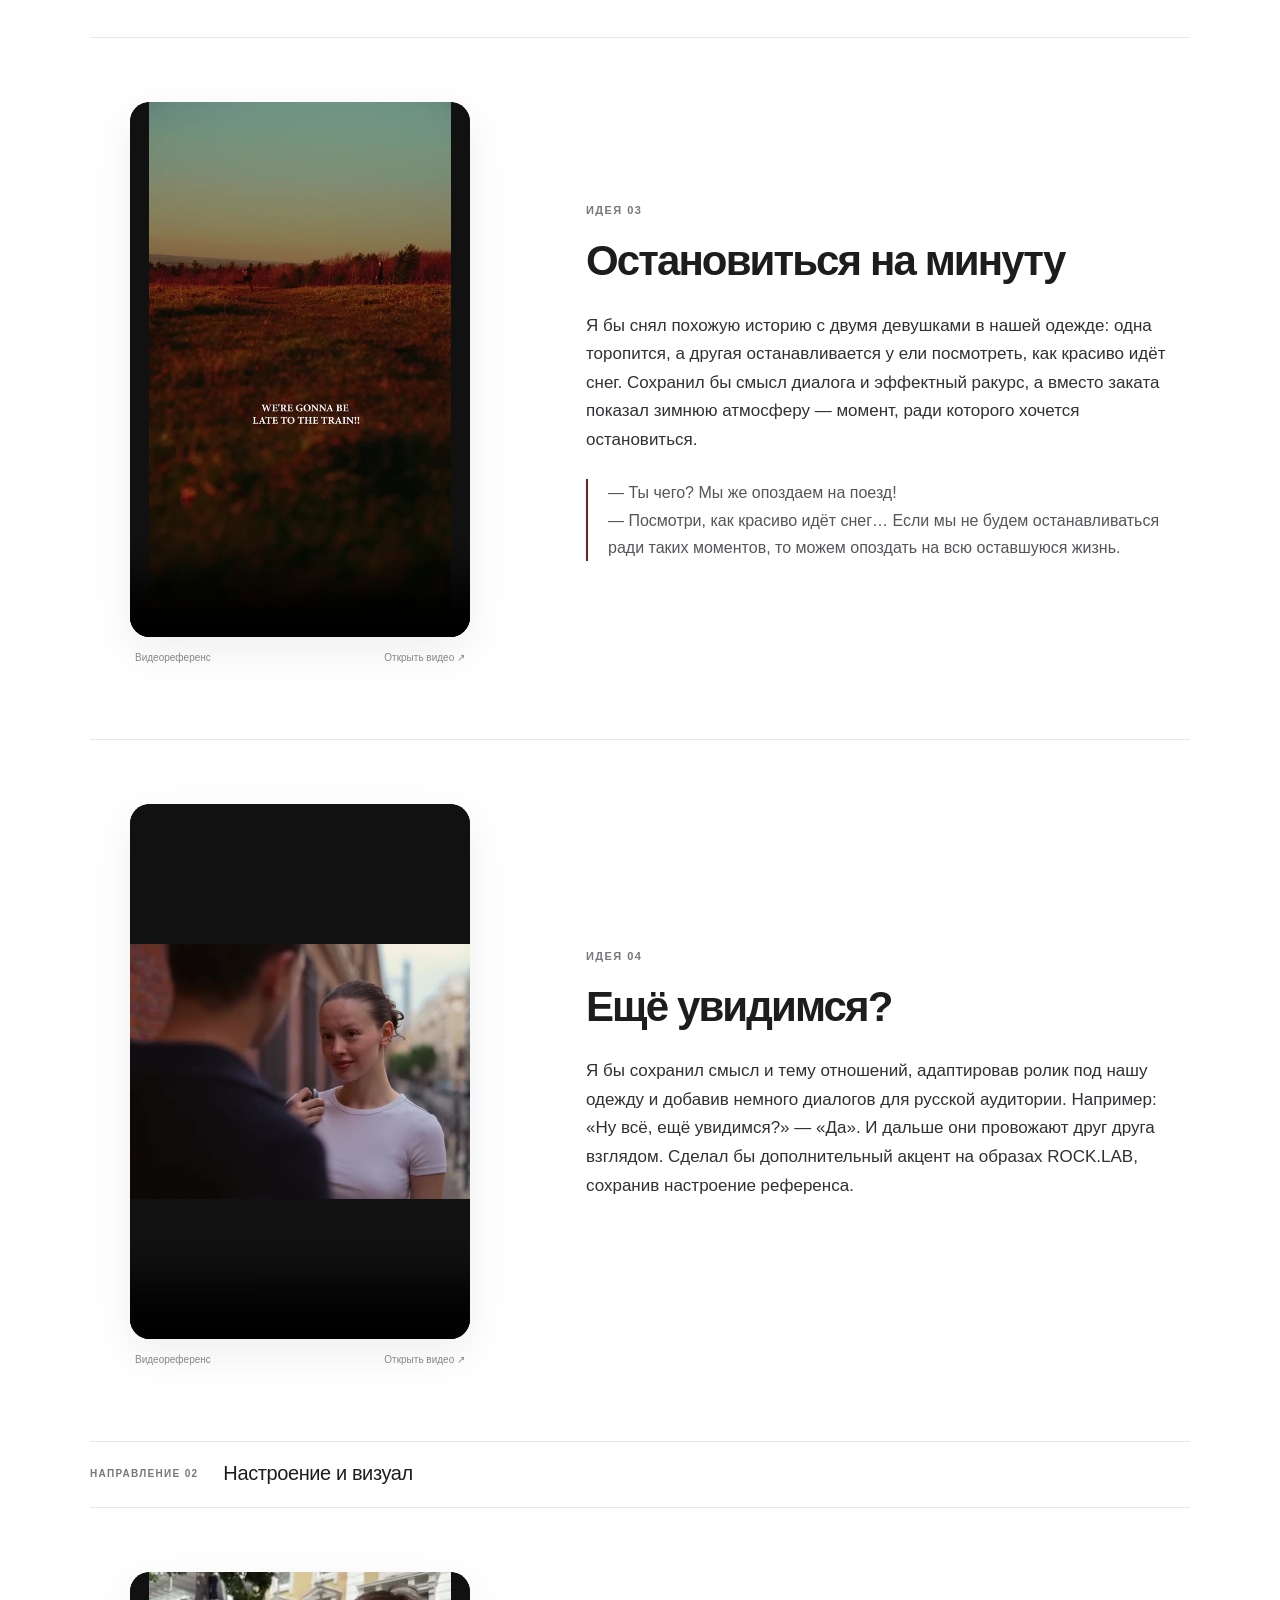
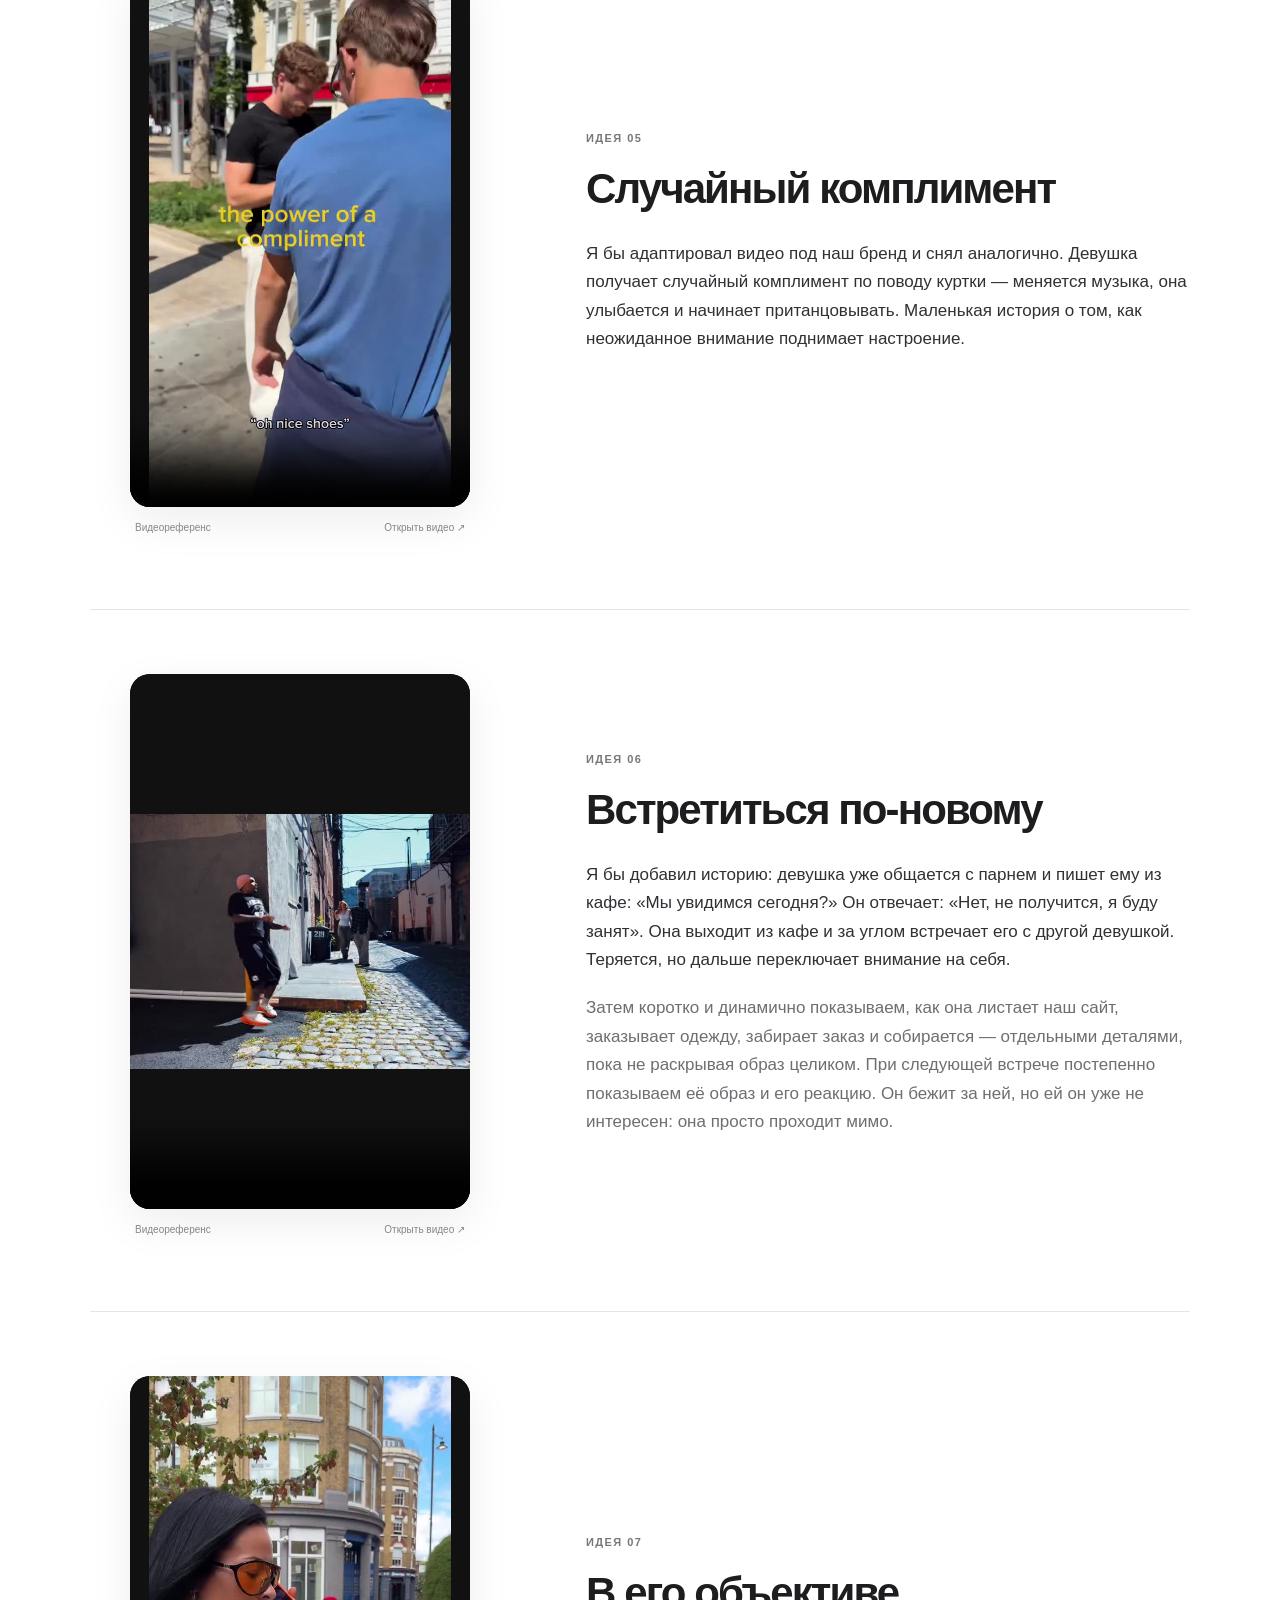
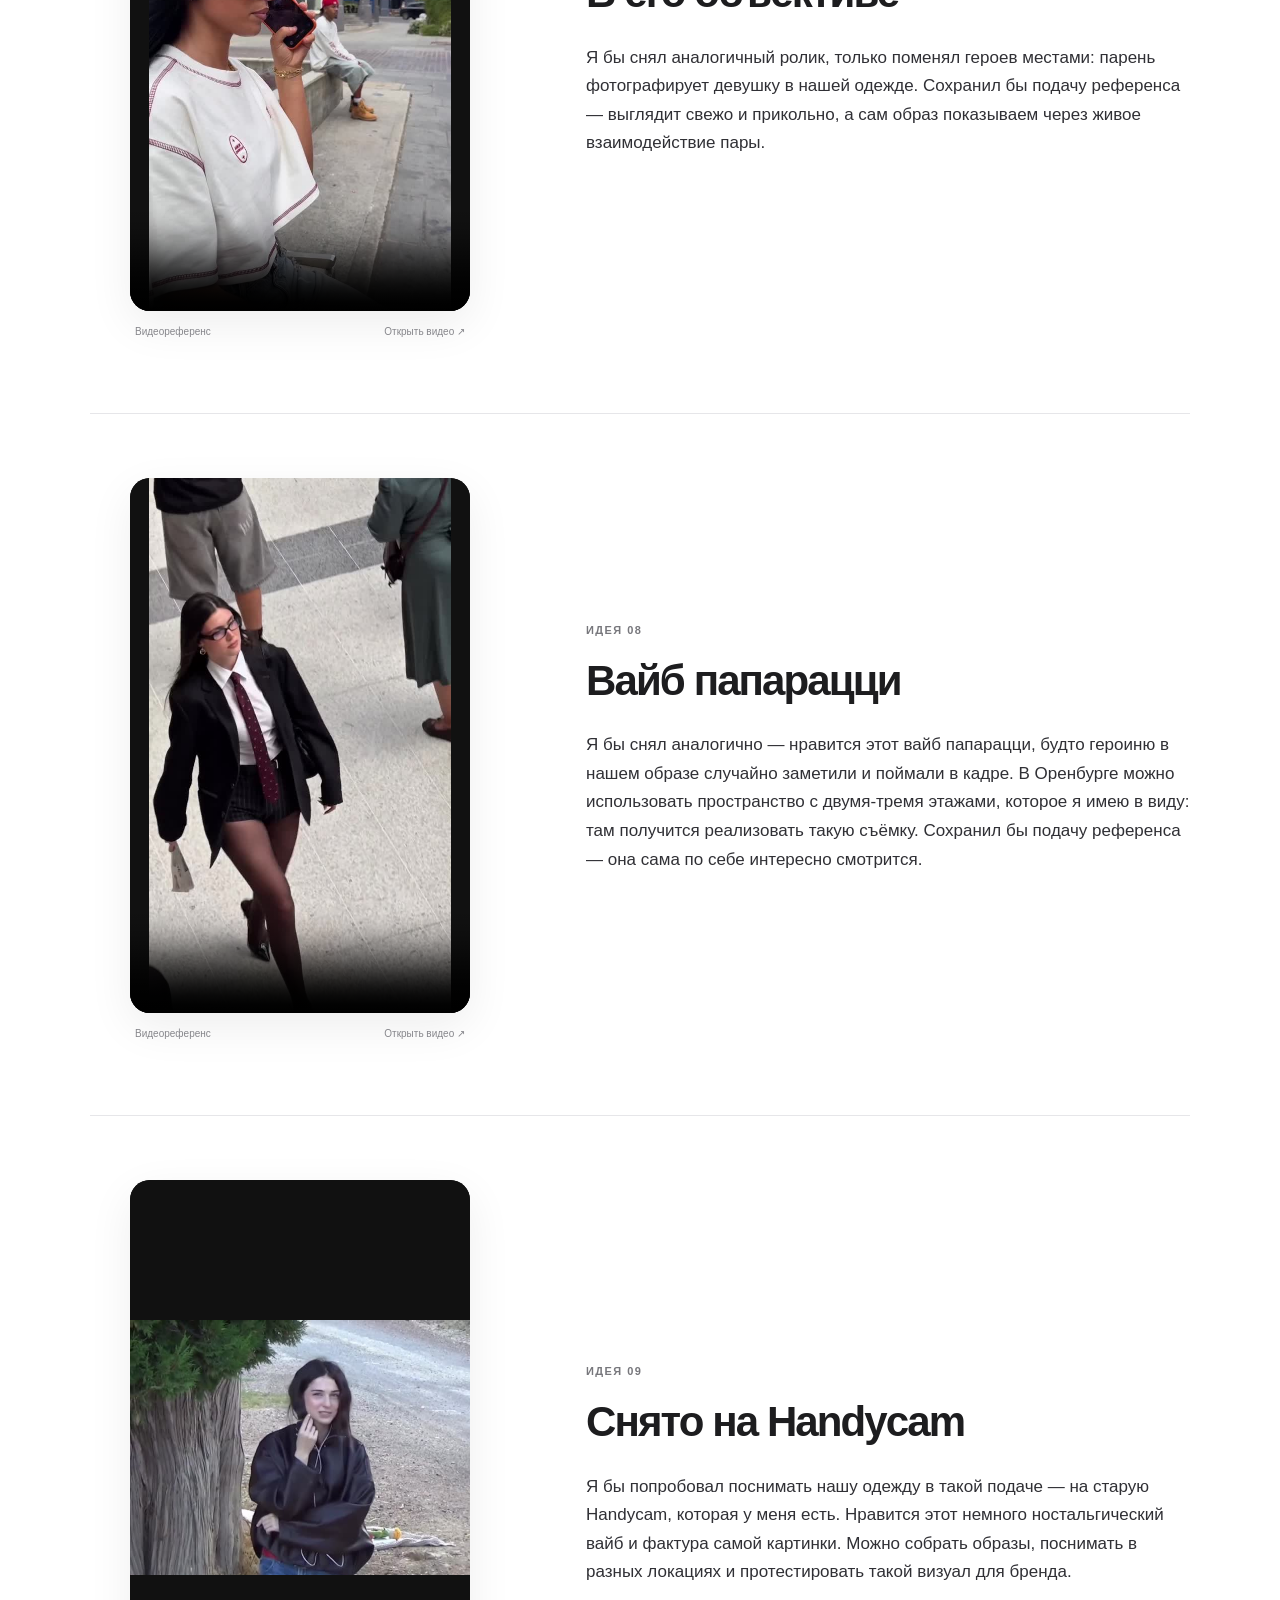
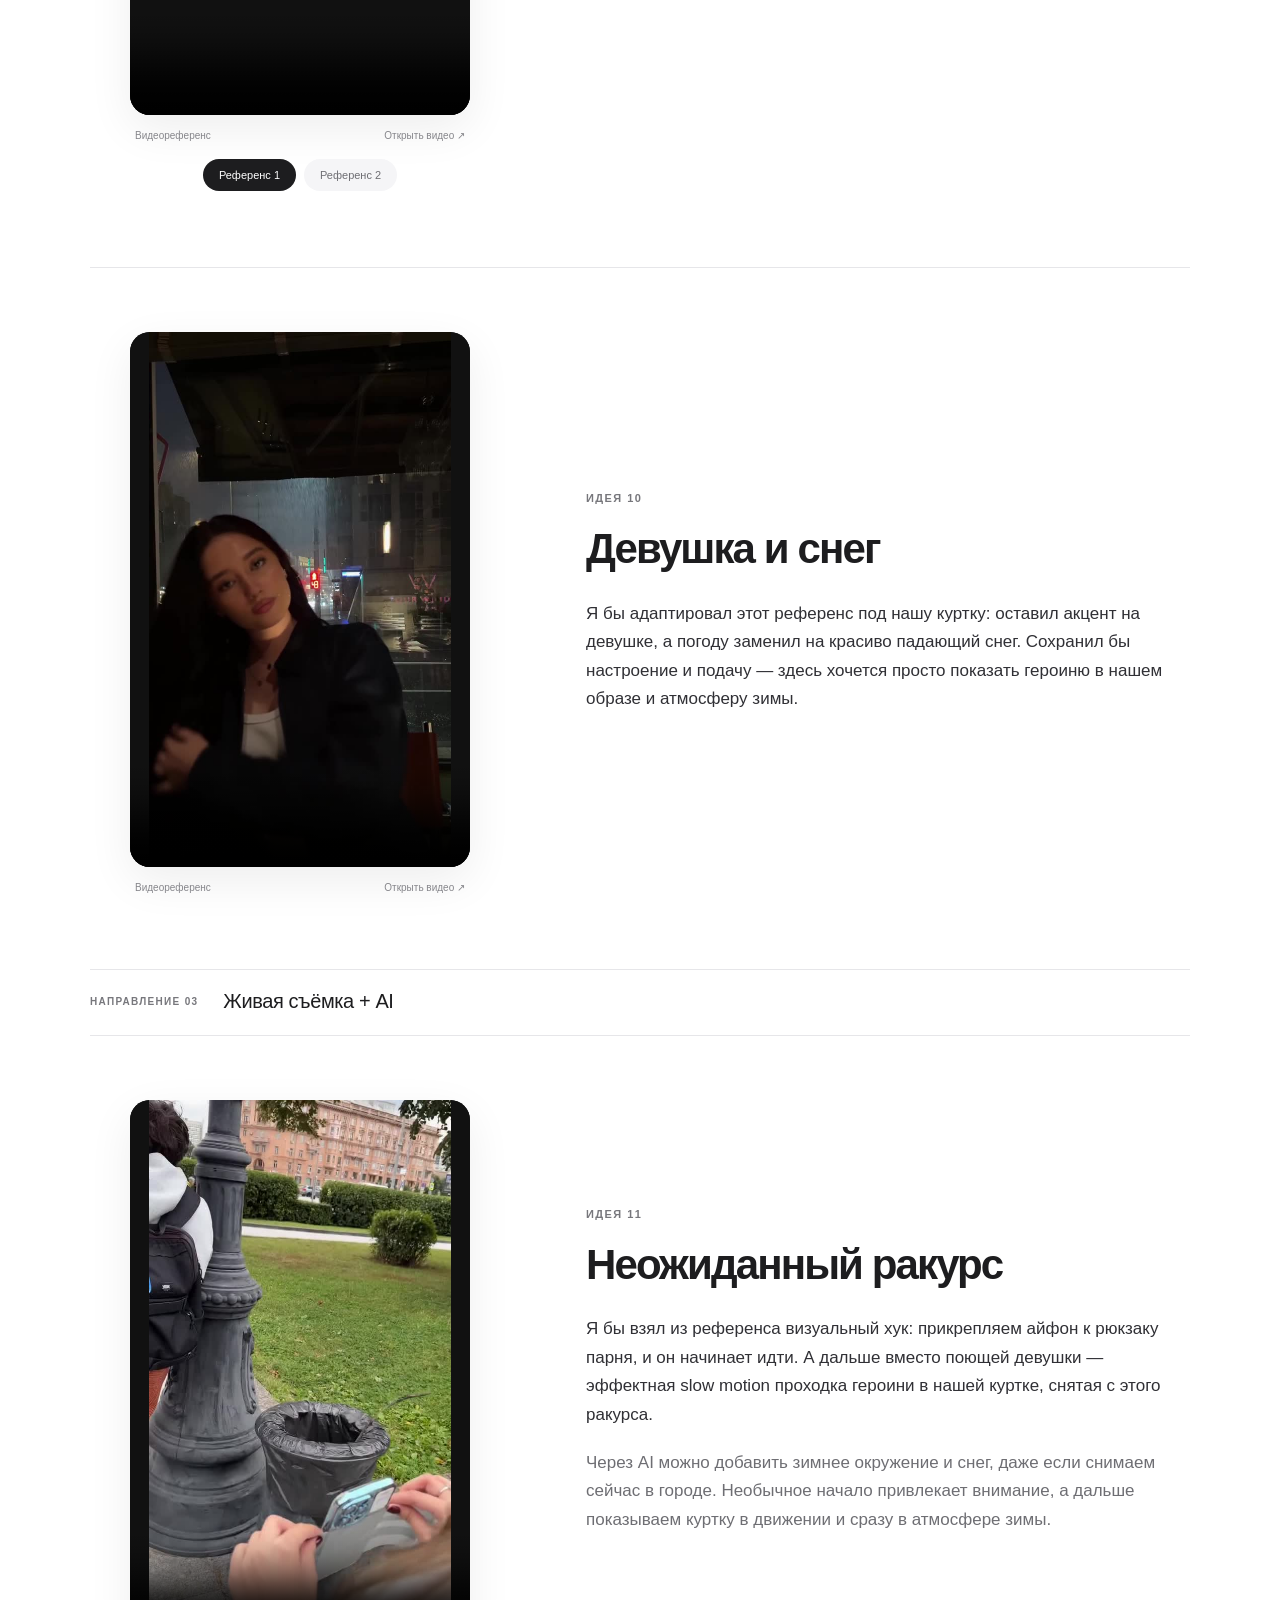
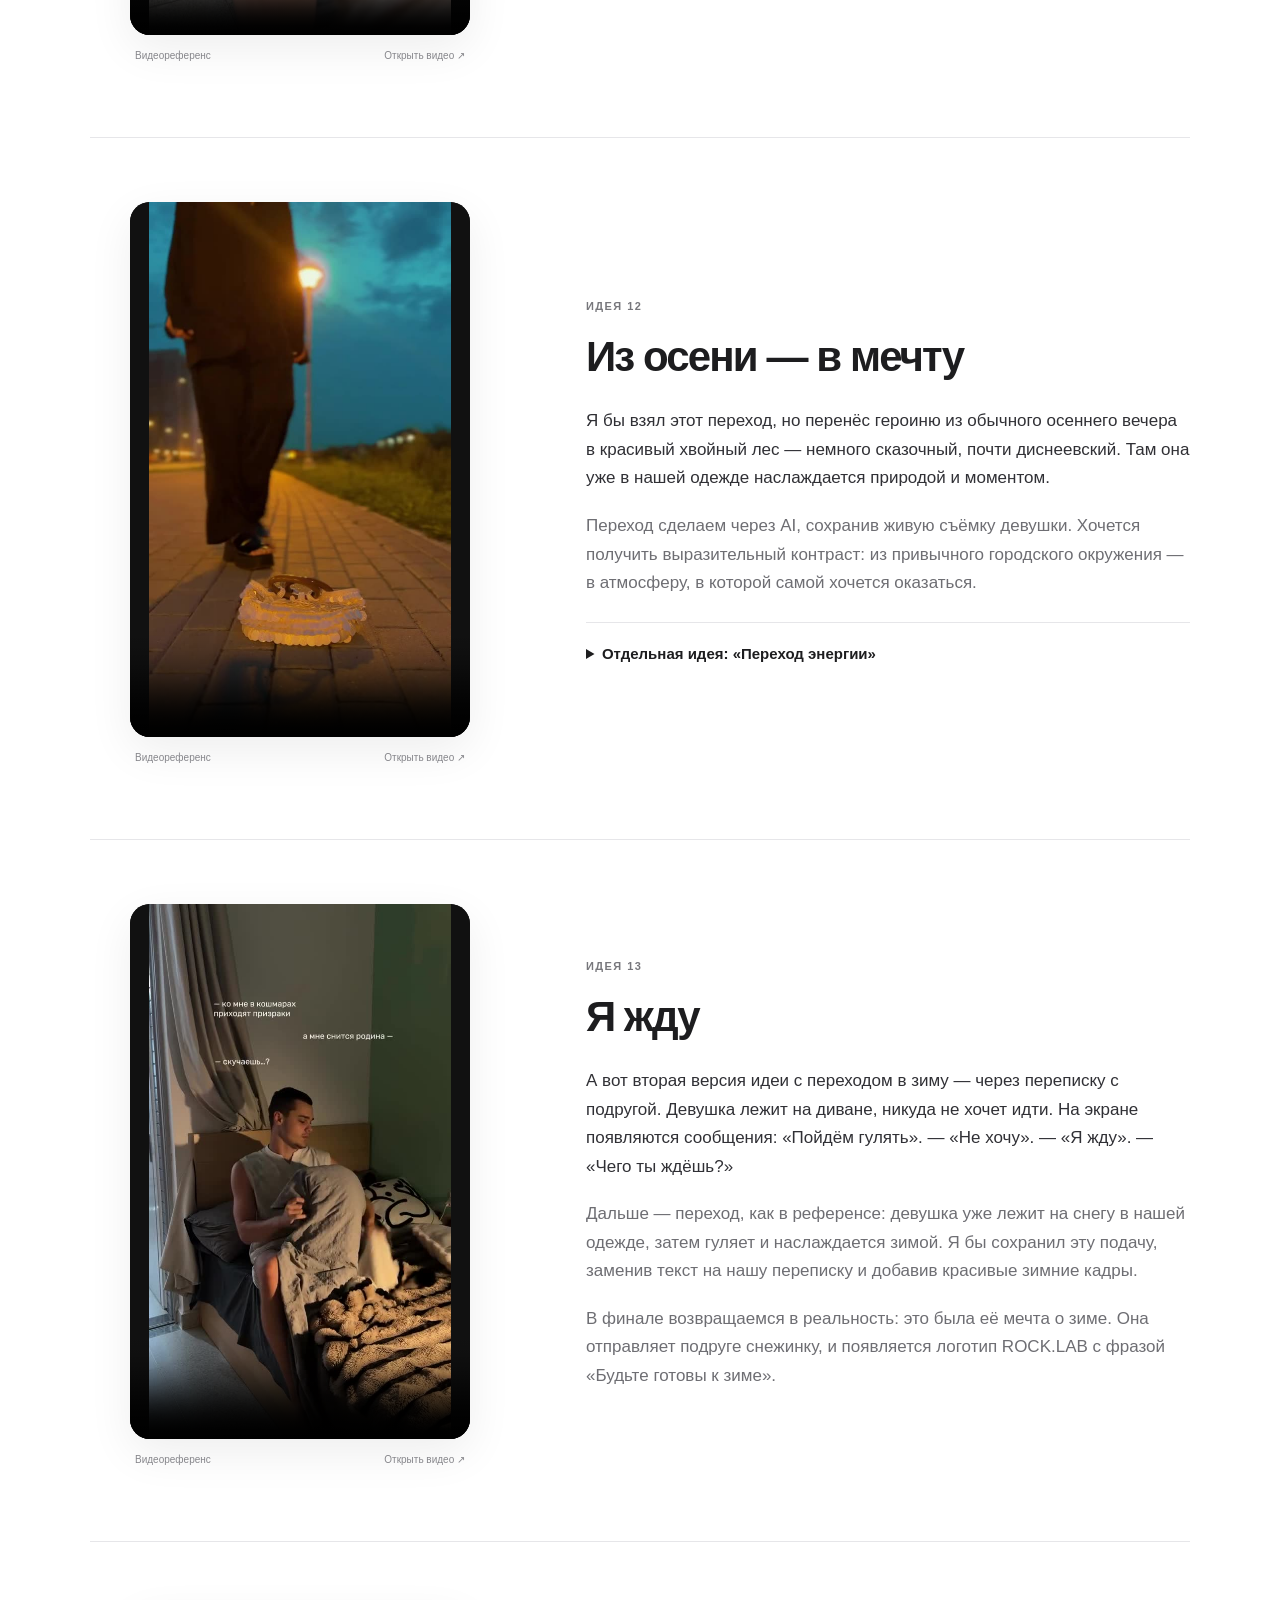
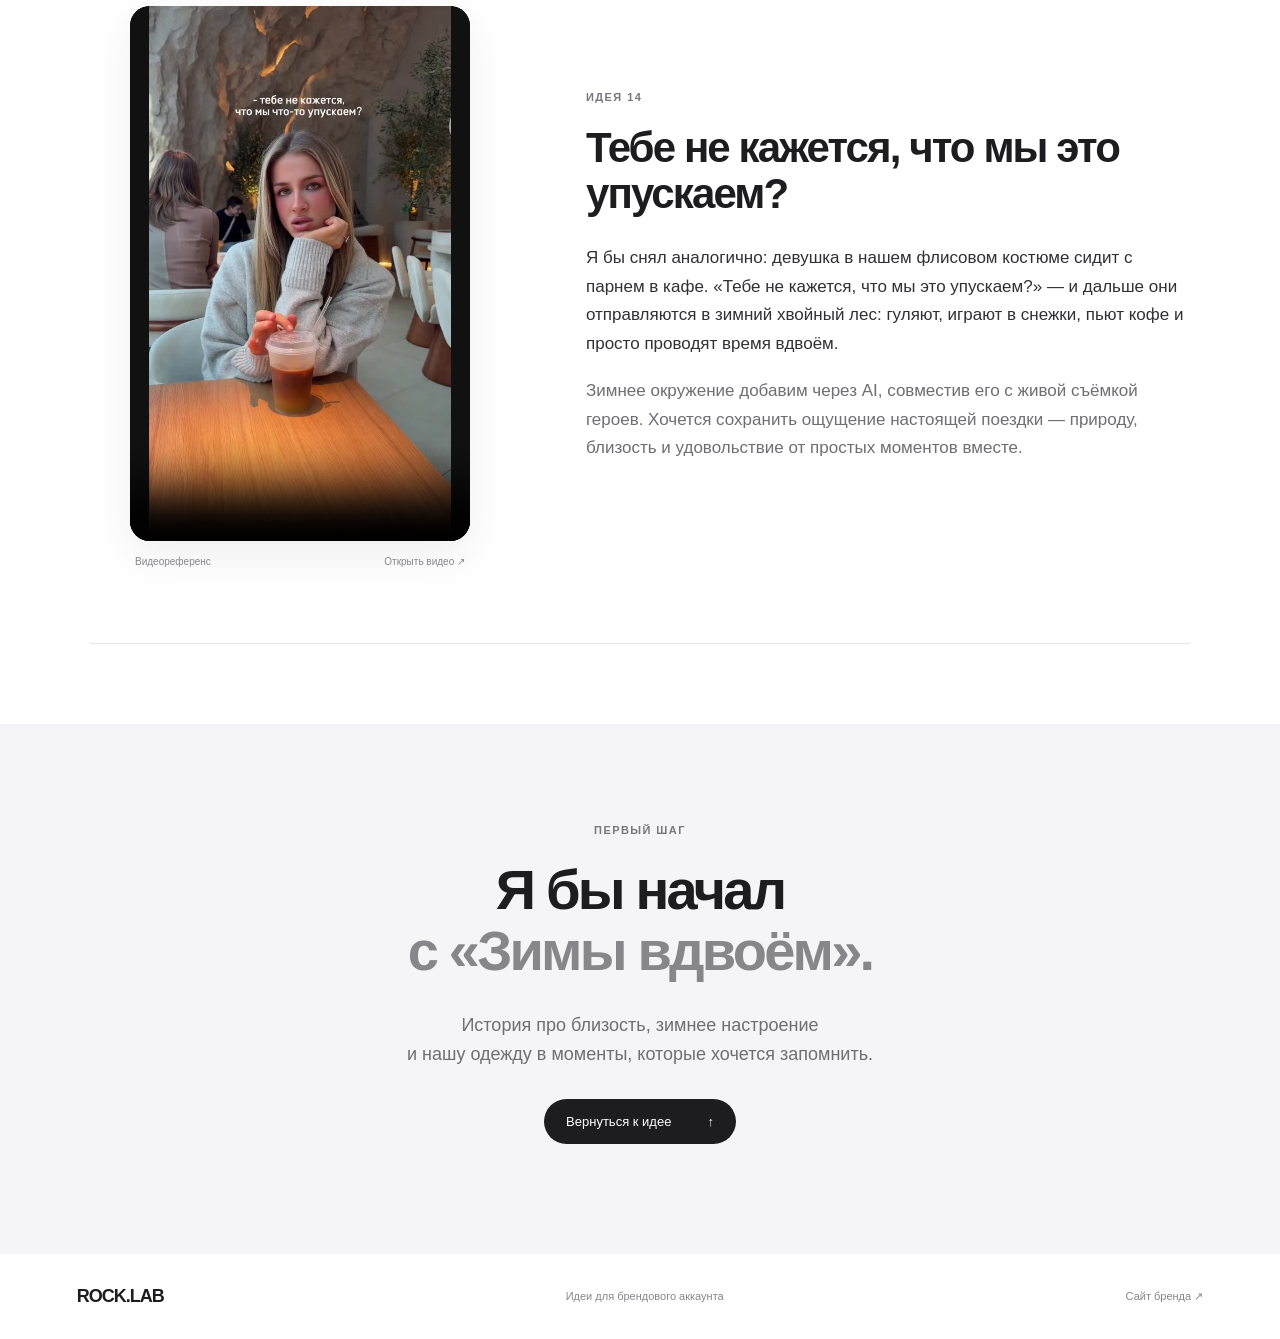
==== commit 616b4ac9: "Fix video paths and mobile layout" ====
--- a/index.html
+++ b/index.html
@@ -11,7 +11,7 @@
 <main>
 <section class="hero">
 <div class="hero-copy"><p class="eyebrow">Для брендового аккаунта · Осень / Зима</p><h1>Одежда.<br>Чувства.<br><span>Моменты.</span></h1><p class="hero-description">Идеи для контента, в котором<br>хочется узнать себя.</p><a class="pill" href="#approach">Мой подход <span>↓</span></a></div>
-<div class="hero-visual" aria-label="Кадры из видеореференсов"><img class="hero-back" src="media/11.jpg" alt="Визуальный референс съёмки на Handycam"><img class="hero-front" src="media/08.jpg" alt="Референс истории о близости"><span class="image-label">Настроение будущих съёмок</span></div>
+<div class="hero-visual" aria-label="Кадры из видеореференсов"><img class="hero-back" src="11.jpg" alt="Визуальный референс съёмки на Handycam"><img class="hero-front" src="08.jpg" alt="Референс истории о близости"><span class="image-label">Настроение будущих съёмок</span></div>
 </section>
 <section class="approach" id="approach"><p class="eyebrow">Что я предлагаю</p><h2>Показывать вещи.<br><span>Передавать чувства.</span></h2><p id="intro"></p><div class="directions" id="directions"></div></section>
 <section class="collection-head" id="ideas"><div><p class="eyebrow">От идеи к съёмке</p><h2>Посмотрим на примерах.</h2></div><p>Референс показывает подачу.<br>Рядом — то, как я предлагаю её адаптировать.</p></section>
--- a/styles.css
+++ b/styles.css
@@ -1,3 +1,9 @@
 :root{font-family:-apple-system,BlinkMacSystemFont,"Helvetica Neue",Arial,sans-serif;color:#1d1d1f;background:#fff;font-synthesis:none;font-weight:400;--muted:#77777c;--line:#e6e6e9;--accent:#722326}*{box-sizing:border-box}html{scroll-behavior:smooth;scroll-padding-top:90px}body{margin:0}a{color:inherit;text-decoration:none}button{font:inherit}a:focus-visible,button:focus-visible,summary:focus-visible,video:focus-visible{outline:3px solid #722326;outline-offset:5px}.topbar{height:76px;display:flex;align-items:center;justify-content:space-between;padding:0 5.5%;border-bottom:1px solid var(--line);position:sticky;top:0;z-index:10;background:rgba(255,255,255,.93);backdrop-filter:blur(18px)}.brand{font-weight:850;font-size:21px;letter-spacing:-1px}.brand span{font-size:11px;font-weight:400;letter-spacing:0;color:var(--muted);display:inline-block;margin-left:22px;padding-left:22px;border-left:1px solid #ddd}.topbar nav{display:flex;gap:30px;font-size:12px}.top-cta{font-size:12px}.top-cta span{margin-left:18px}.hero{max-width:1260px;min-height:690px;margin:auto;display:grid;grid-template-columns:1fr 1fr;align-items:center;padding:76px 60px 90px;gap:40px}.eyebrow{font-size:11px;letter-spacing:.13em;text-transform:uppercase;font-weight:600;color:var(--muted);margin:0 0 24px}h1{font-size:clamp(70px,6.6vw,100px);line-height:1.01;letter-spacing:-.065em;font-weight:650;margin:0 0 27px}h1 span{color:var(--muted)}.hero-description{font-size:21px;color:#6e6e73;line-height:1.45;margin:0 0 30px}.pill{display:inline-flex;align-items:center;gap:36px;background:#1d1d1f;color:white;padding:15px 22px;border-radius:30px;font-size:13px}.pill:hover{background:#424245}.hero-visual{height:485px;position:relative}.hero-visual img{object-fit:cover;position:absolute;box-shadow:0 22px 60px #0000001a;border:5px solid white;border-radius:22px;width:58%;height:400px}.hero-back{left:0;top:5px;transform:rotate(-8deg)}.hero-front{right:0;top:50px;transform:rotate(7deg)}.image-label{position:absolute;bottom:0;right:4px;color:#86868b;font-size:11px}.approach{background:#f5f5f7;padding:90px max(7%,calc((100vw - 1100px)/2)) 80px}.approach h2,.closing h2{font-size:56px;letter-spacing:-.05em;line-height:1.08;font-weight:600;margin:0 0 30px}h2 span{color:#86868b}#intro{font-size:21px;line-height:1.65;max-width:850px;margin:0;color:#55555b}.directions{display:grid;grid-template-columns:repeat(3,1fr);gap:38px;margin-top:60px}.direction-link{border-top:1px solid #d6d6da;padding-top:22px;position:relative}.direction-number{font-size:12px;color:#86868b}.direction-link h3{font-size:20px;letter-spacing:-.02em;margin:18px 0 12px}.direction-link p{font-size:14px;line-height:1.6;color:#6e6e73;margin:0 0 28px}.arrow{position:absolute;right:2px;top:20px}.direction-link:hover .arrow{color:var(--accent)}.collection-head{max-width:1100px;margin:90px auto 65px;display:flex;justify-content:space-between;align-items:end;gap:35px}.collection-head h2{font-size:39px;letter-spacing:-.045em;margin:0;font-weight:600}.collection-head>p{font-size:13px;line-height:1.65;color:var(--muted);margin:0}.group{max-width:1100px;margin:auto}.group-head{border-bottom:1px solid var(--line);padding:20px 0 22px;display:flex;gap:25px;align-items:center}.group-head .eyebrow{margin:0;font-size:10px}.group-head h2{font-size:20px;font-weight:500;letter-spacing:-.02em;margin:0}.idea{display:grid;grid-template-columns:420px 1fr;gap:76px;align-items:center;padding:64px 0 76px;border-bottom:1px solid var(--line);scroll-margin-top:84px}.media-column{width:340px;justify-self:center}.video-frame{border-radius:20px;overflow:hidden;background:#111;box-shadow:0 14px 45px #00000012;line-height:0}video{width:100%;height:535px;object-fit:contain;display:block;background:#111}.media-caption{display:flex;justify-content:space-between;font-size:10px;color:#86868b;padding:15px 5px 0}.media-caption a:hover{text-decoration:underline}.idea-meta{display:flex;align-items:center;gap:18px;margin-bottom:22px}.idea-meta .eyebrow{margin:0}.tag{font-size:10px;color:var(--accent);border-radius:20px;padding:7px 10px;background:#f7eded}.idea-copy h3{font-size:42px;letter-spacing:-.045em;line-height:1.08;font-weight:600;margin:0 0 28px}.idea-copy p{font-size:17px;line-height:1.68;color:#6e6e73;margin:0 0 19px}.idea-copy p.main-text{color:#303035}.idea-copy blockquote{white-space:pre-line;margin:25px 0 0;border-left:2px solid #722326;padding:0 0 0 20px;font-size:16px;line-height:1.7;color:#55555b}.variant{border-top:1px solid var(--line);margin-top:24px;padding:20px 0 0}.variant summary{font-size:15px;font-weight:600;cursor:pointer;line-height:1.5}.variant p{font-size:15px;margin:18px 0 0}.video-tabs{display:flex;gap:8px;justify-content:center;margin-top:18px}.video-tabs button{border:0;padding:10px 16px;border-radius:24px;background:#f5f5f7;color:#6e6e73;font-size:11px;cursor:pointer}.video-tabs button.selected{color:white;background:#1d1d1f}.closing{text-align:center;padding:100px 30px 110px;background:#f5f5f7;margin-top:80px}.closing p:not(.eyebrow){font-size:18px;line-height:1.6;color:#6e6e73;margin-bottom:30px}footer{display:flex;align-items:center;justify-content:space-between;padding:32px 6%;font-size:11px;color:#86868b}footer .brand{color:#1d1d1f;font-size:18px}footer a:last-child:hover{color:#1d1d1f}@media(max-width:1150px){.group,.collection-head{margin-left:6%;margin-right:6%}.idea{grid-template-columns:36% 1fr;gap:45px}.media-column{width:100%}.hero{padding-left:6%;padding-right:6%}.brand span{display:none}video{height:490px}.idea-copy h3{font-size:36px}}
-/* Мобильная компоновка будет доработана после просмотра компьютерной версии. */
+
 @media(prefers-reduced-motion:reduce){html{scroll-behavior:auto}}
+
+@media(max-width:760px){
+html{scroll-padding-top:112px}.topbar{height:auto;min-height:92px;flex-wrap:wrap;padding:16px 22px 12px;gap:15px}.brand{font-size:20px}.top-cta{margin-left:auto;padding:8px 0}.topbar nav{order:3;width:100%;justify-content:space-between;gap:16px}.topbar nav a{padding:8px 0;font-size:12px}
+.hero{grid-template-columns:1fr;gap:35px;min-height:0;padding:46px 24px 40px}.hero .eyebrow{font-size:9px;line-height:1.7}h1{font-size:clamp(58px,15vw,90px);letter-spacing:-.06em}.hero-description{font-size:19px}.hero-visual{height:360px;max-width:420px;width:100%;justify-self:center}.hero-visual img{height:285px;width:54%;border-radius:18px}.hero-back{left:10px}.hero-front{right:10px;top:35px}.image-label{font-size:10px;right:12px;bottom:10px}.pill{min-height:46px}
+.approach{padding:52px 24px}.approach h2,.closing h2{font-size:38px}#intro{font-size:17px;line-height:1.65}.directions{grid-template-columns:1fr;gap:22px;margin-top:35px}.direction-link p{margin-bottom:0}.direction-link h3{margin-top:12px}.collection-head{display:block;margin:50px 24px 30px}.collection-head h2{font-size:32px}.collection-head>p{margin-top:18px}.group{margin:0 24px}.group-head{display:block}.group-head .eyebrow{margin-bottom:12px}.group-head h2{font-size:21px}.idea{grid-template-columns:minmax(0,1fr);gap:28px;padding:32px 0 44px;scroll-margin-top:115px}.media-column{max-width:360px;width:100%;min-width:0}.video-frame{border-radius:16px}video{height:auto;aspect-ratio:9/16;max-height:65svh}.media-caption{font-size:11px;align-items:center;gap:12px;padding-top:8px}.media-caption a{padding:10px 0}.idea-copy{min-width:0}.idea-copy h3{font-size:32px;margin-bottom:20px;overflow-wrap:break-word}.idea-meta{margin-bottom:16px;flex-wrap:wrap}.idea-copy p{font-size:16px;line-height:1.65}.idea-copy blockquote{font-size:15px}.variant summary{padding:5px 0;min-height:44px}.video-tabs button{min-height:44px;font-size:12px}.closing{margin-top:30px;padding:56px 24px}.closing p:not(.eyebrow){font-size:16px}.closing br{display:none}.closing h2 br{display:block}footer{flex-wrap:wrap;gap:20px;padding:26px 24px}footer span{width:100%;order:3}
+}
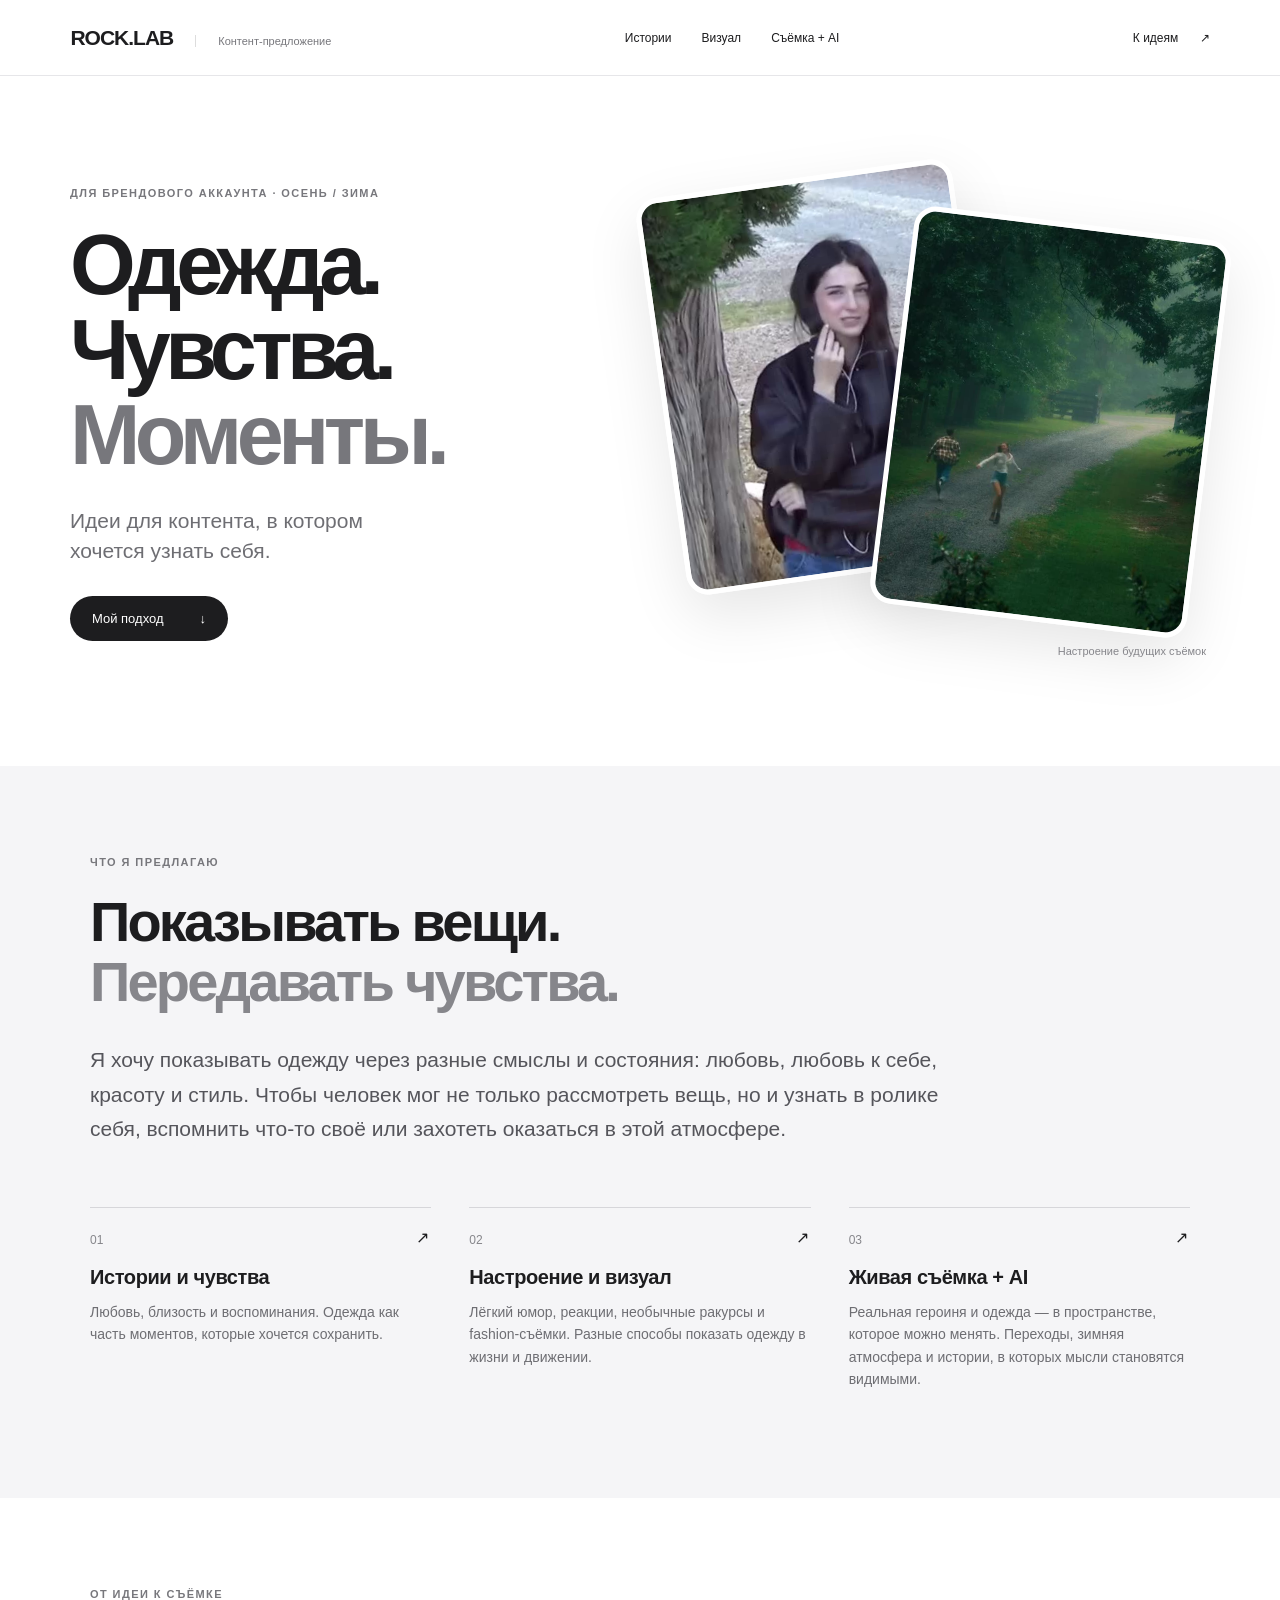
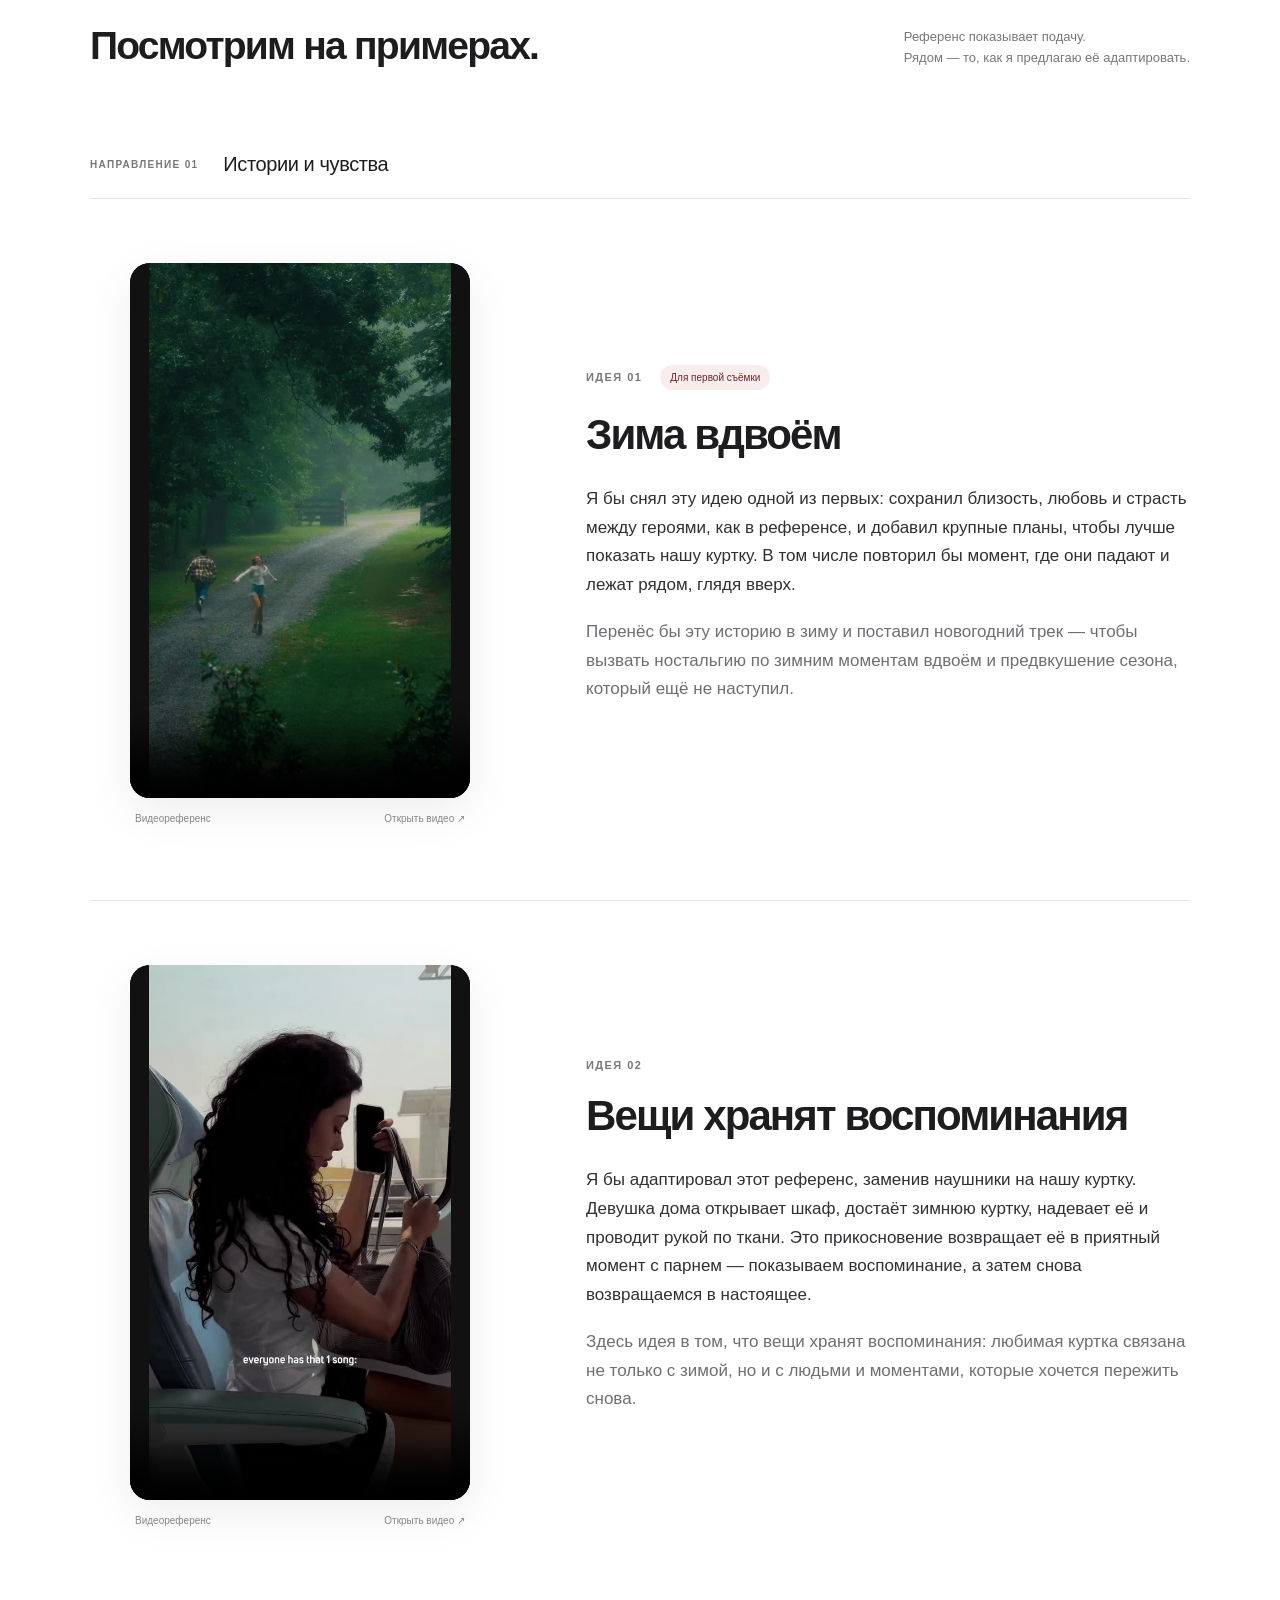
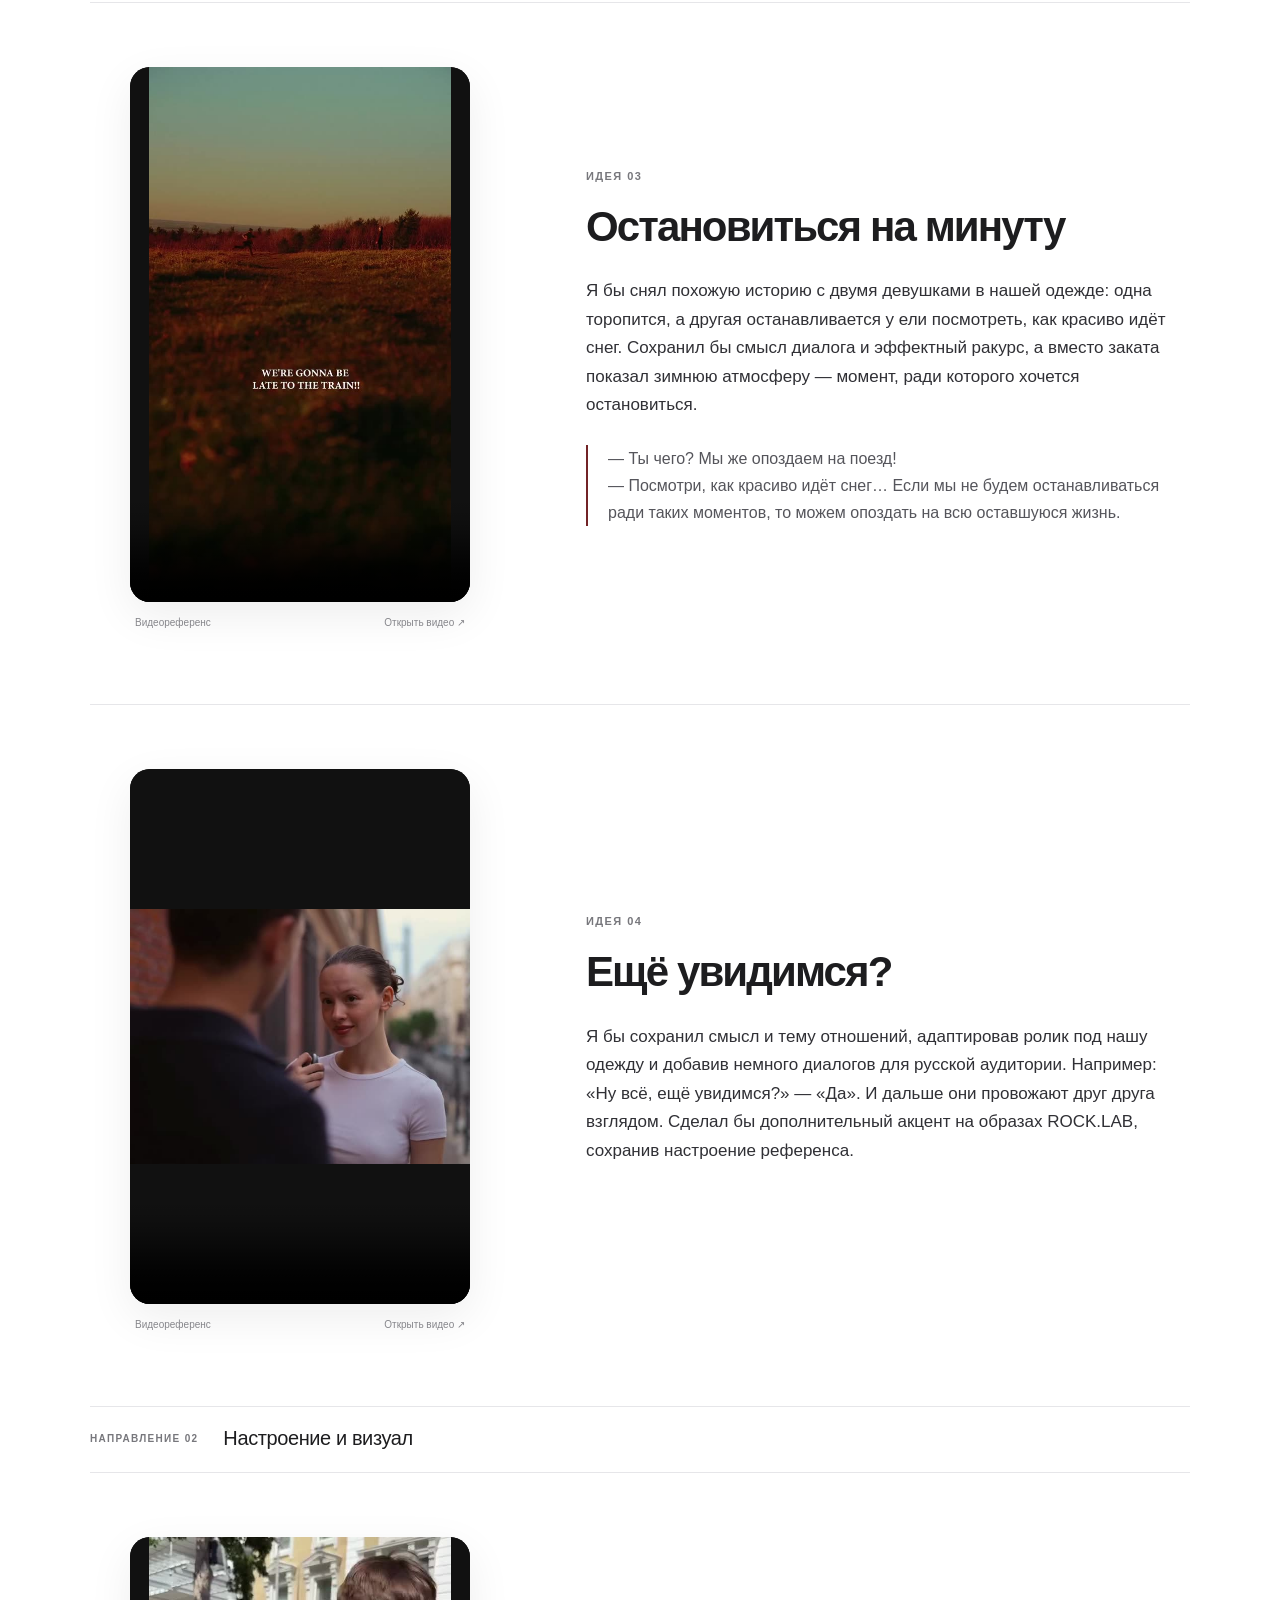
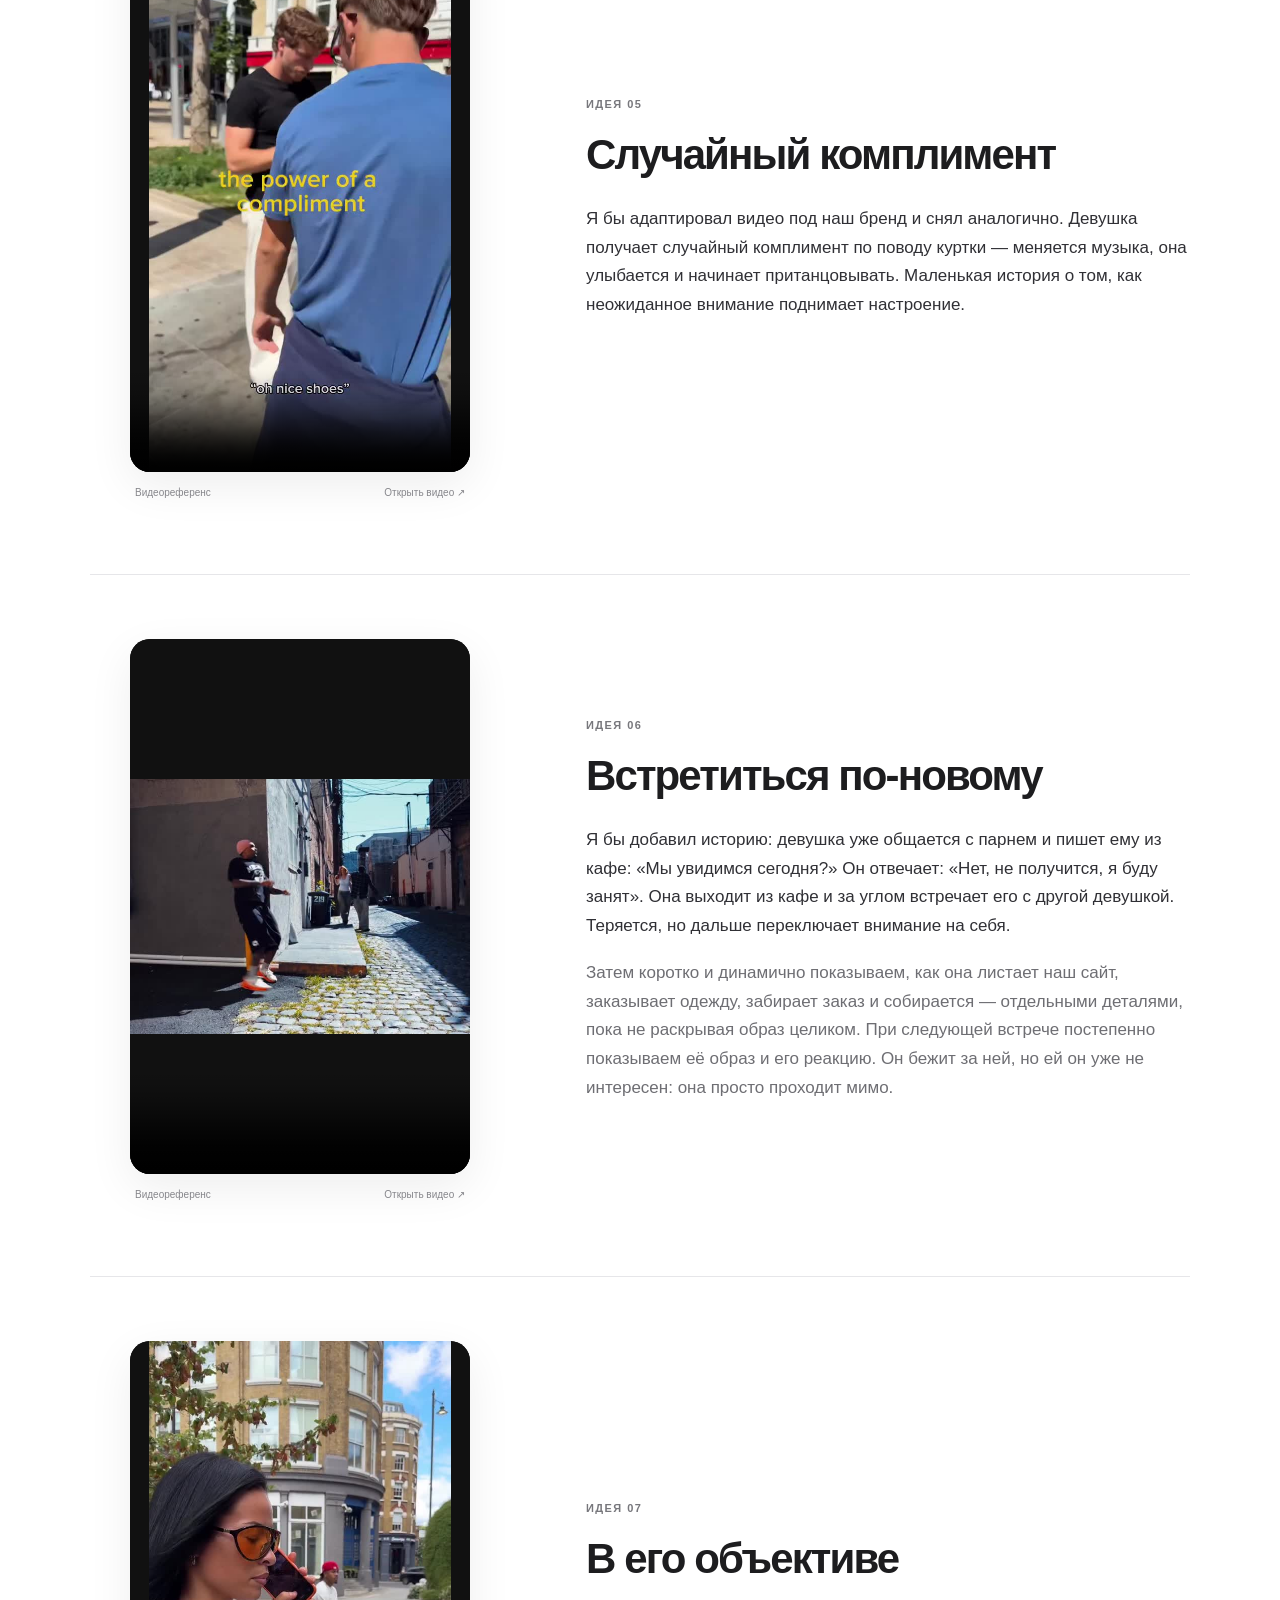
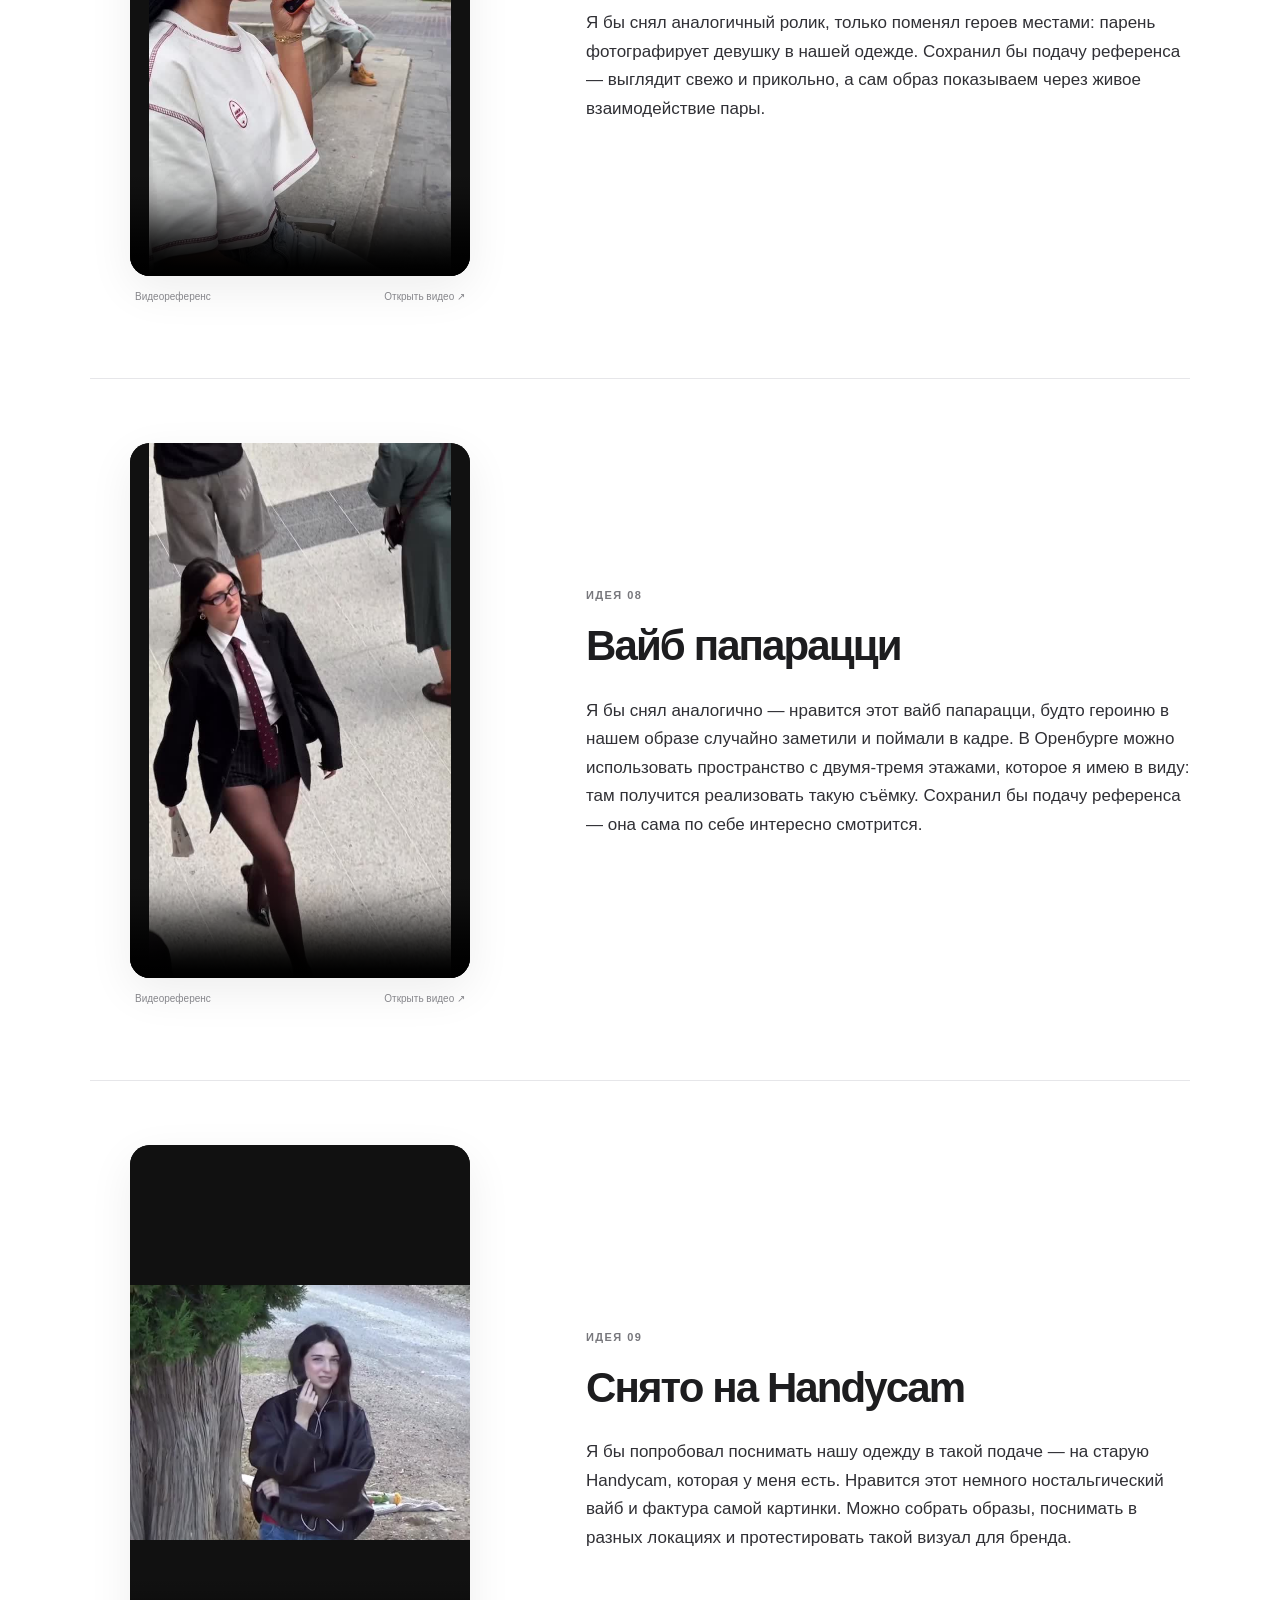
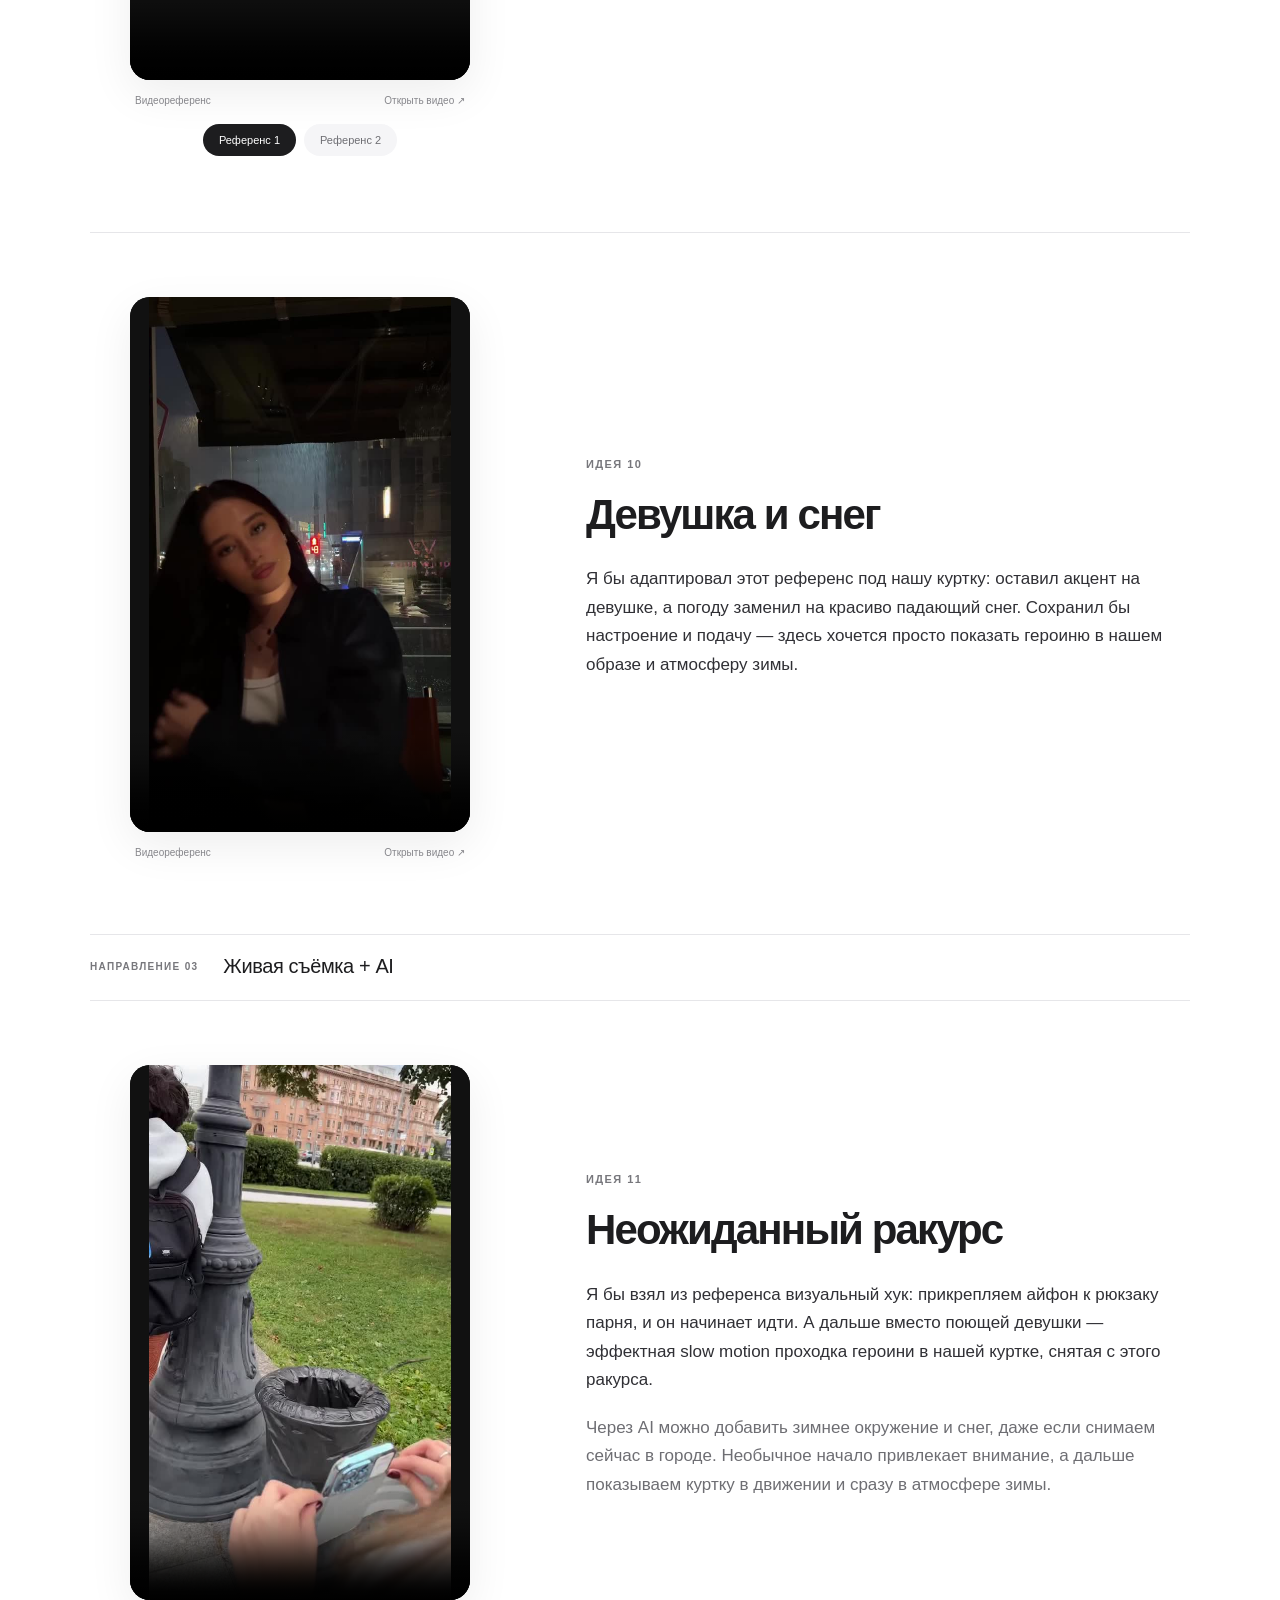
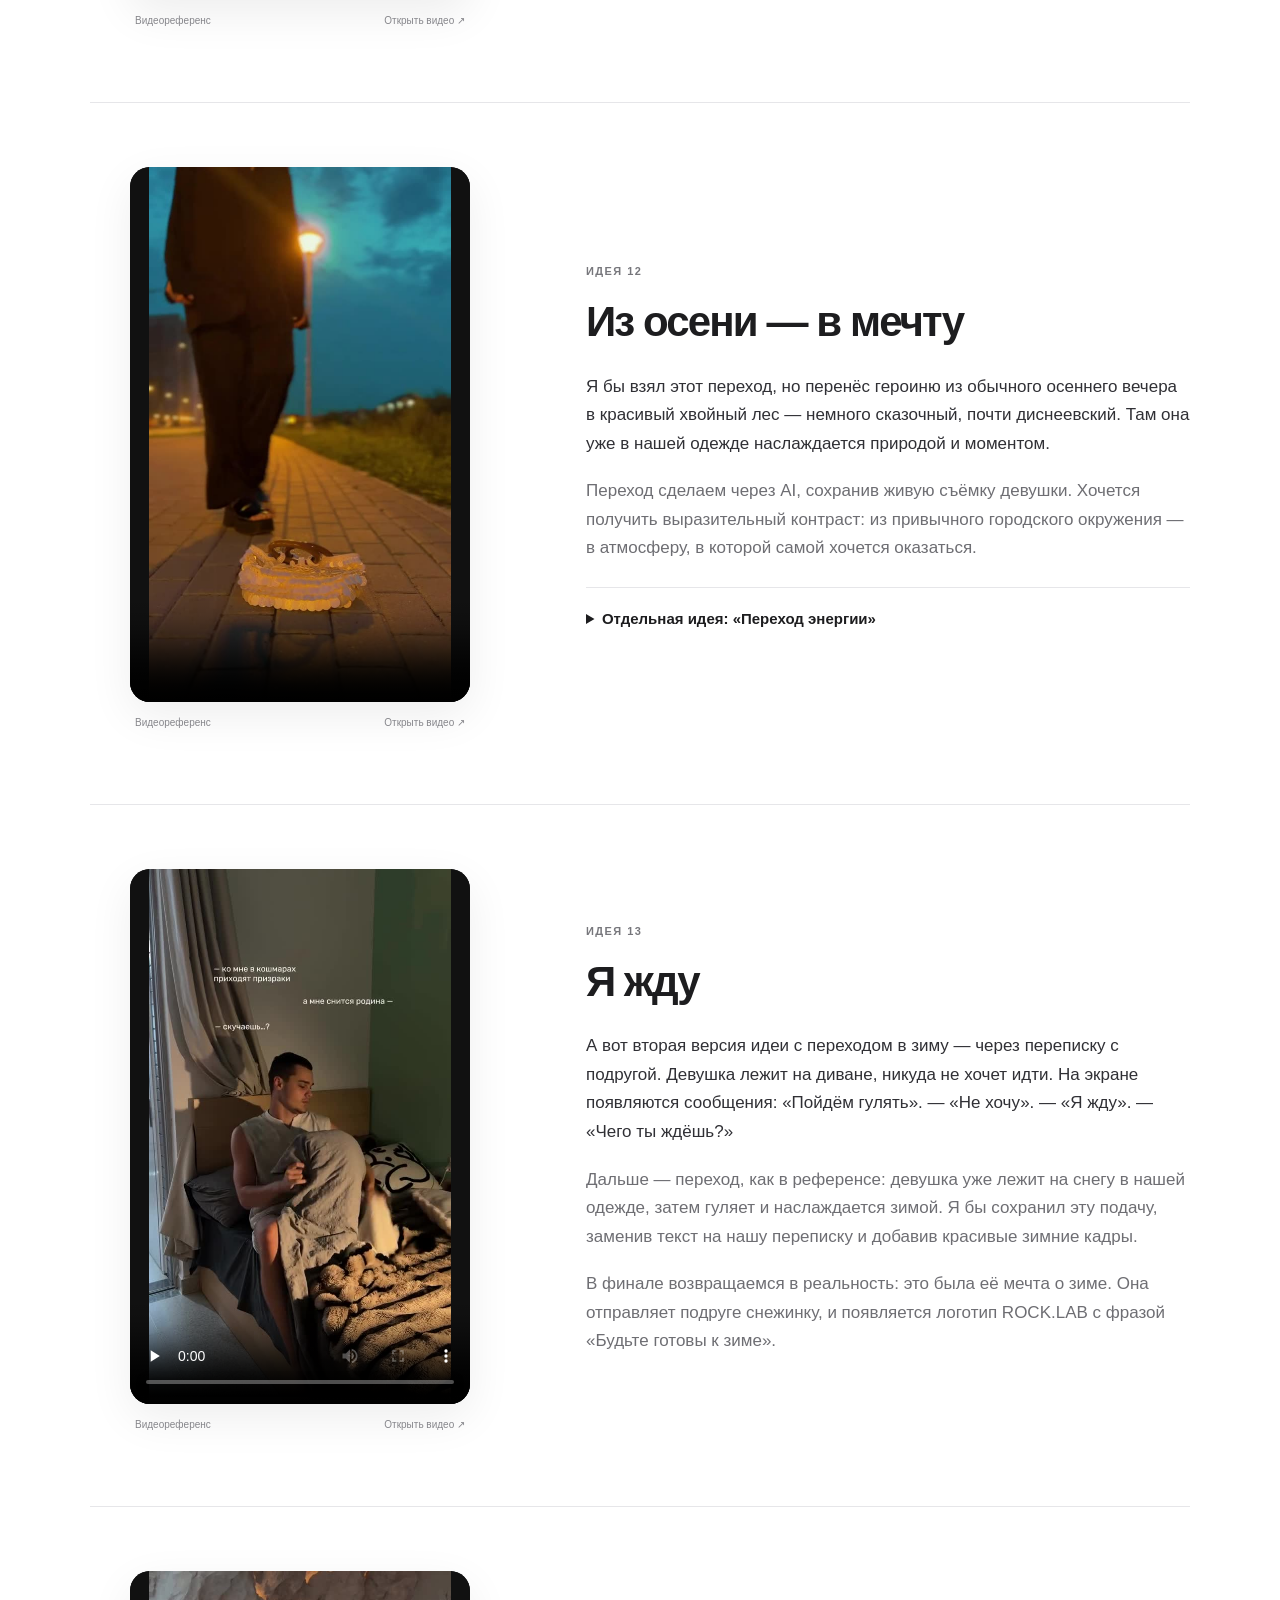
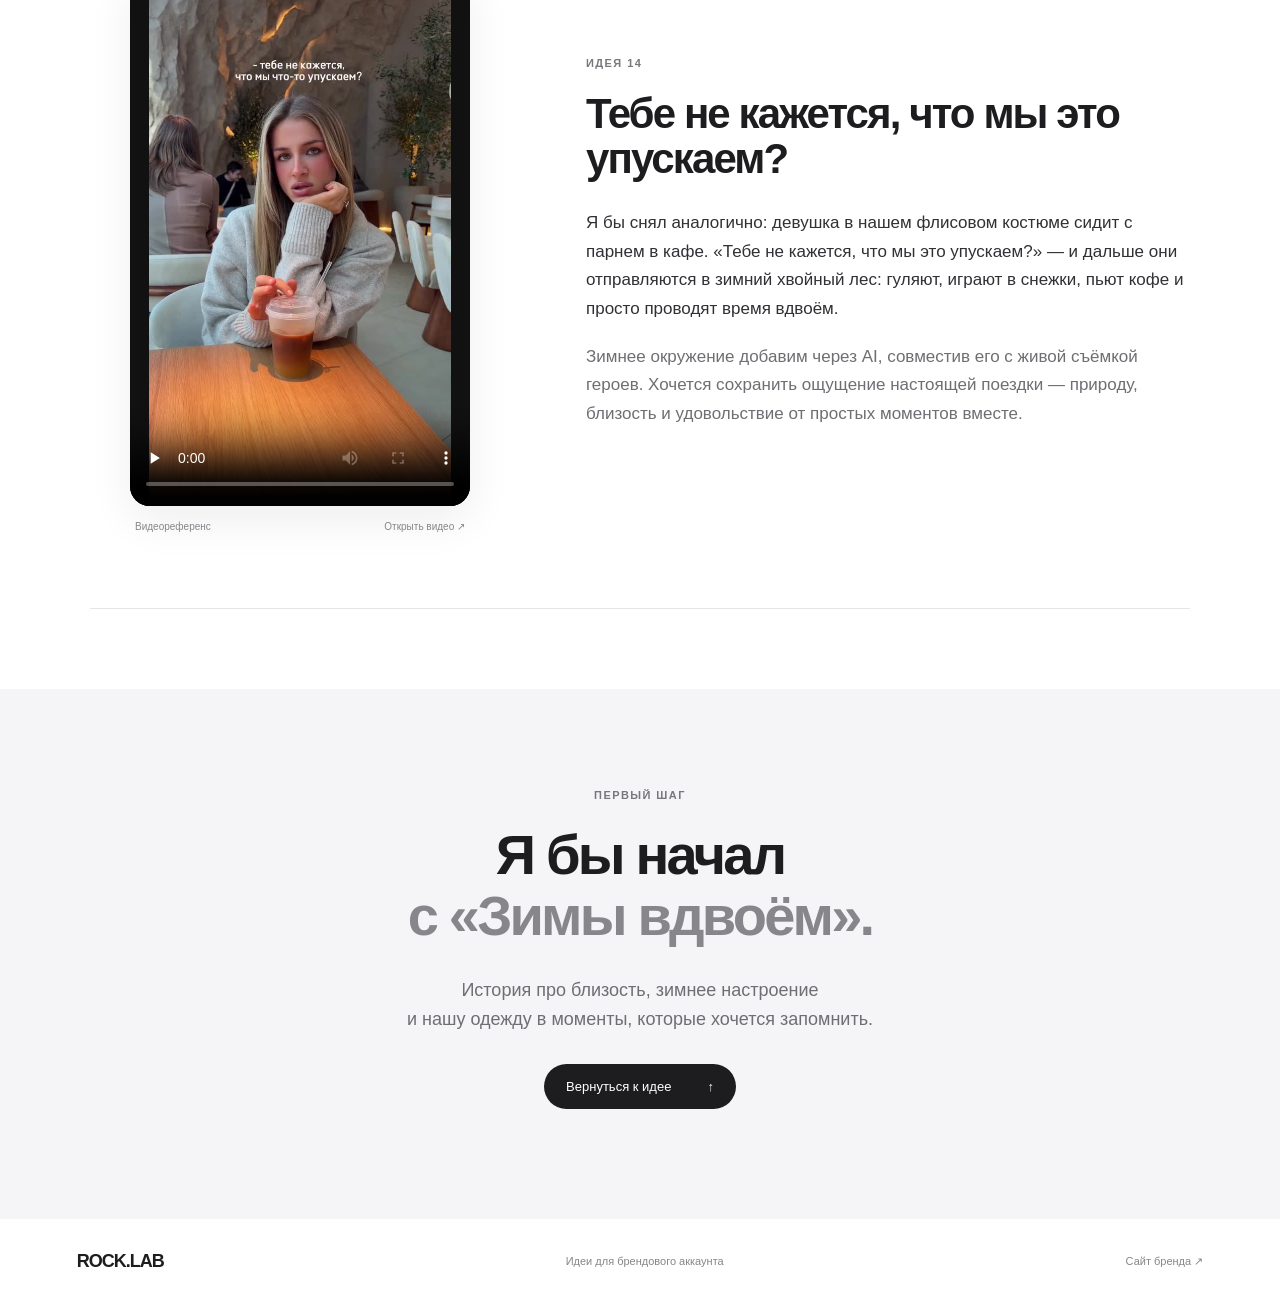
==== commit d4e1da0e: "Simplify introduction wording" ====
--- a/index.html
+++ b/index.html
@@ -4,7 +4,7 @@
 <meta charset="utf-8"><meta name="viewport" content="width=device-width, initial-scale=1">
 <meta name="color-scheme" content="light"><meta name="description" content="Предложение по контенту для ROCK.LAB: истории, визуал и живая съёмка с AI.">
 <title>ROCK.LAB — идеи для контента</title>
-<link rel="stylesheet" href="styles.css"><script defer src="content.js"></script><script defer src="app.js"></script>
+<link rel="stylesheet" href="styles.css?v=2"><script defer src="content.js?v=3"></script><script defer src="app.js"></script>
 </head>
 <body>
 <header class="topbar"><a class="brand" href="#">ROCK.LAB<span>Контент-предложение</span></a><nav aria-label="Направления"><a href="#feelings">Истории</a><a href="#visual">Визуал</a><a href="#ai">Съёмка + AI</a></nav><a class="top-cta" href="#ideas">К идеям <span>↗</span></a></header>
